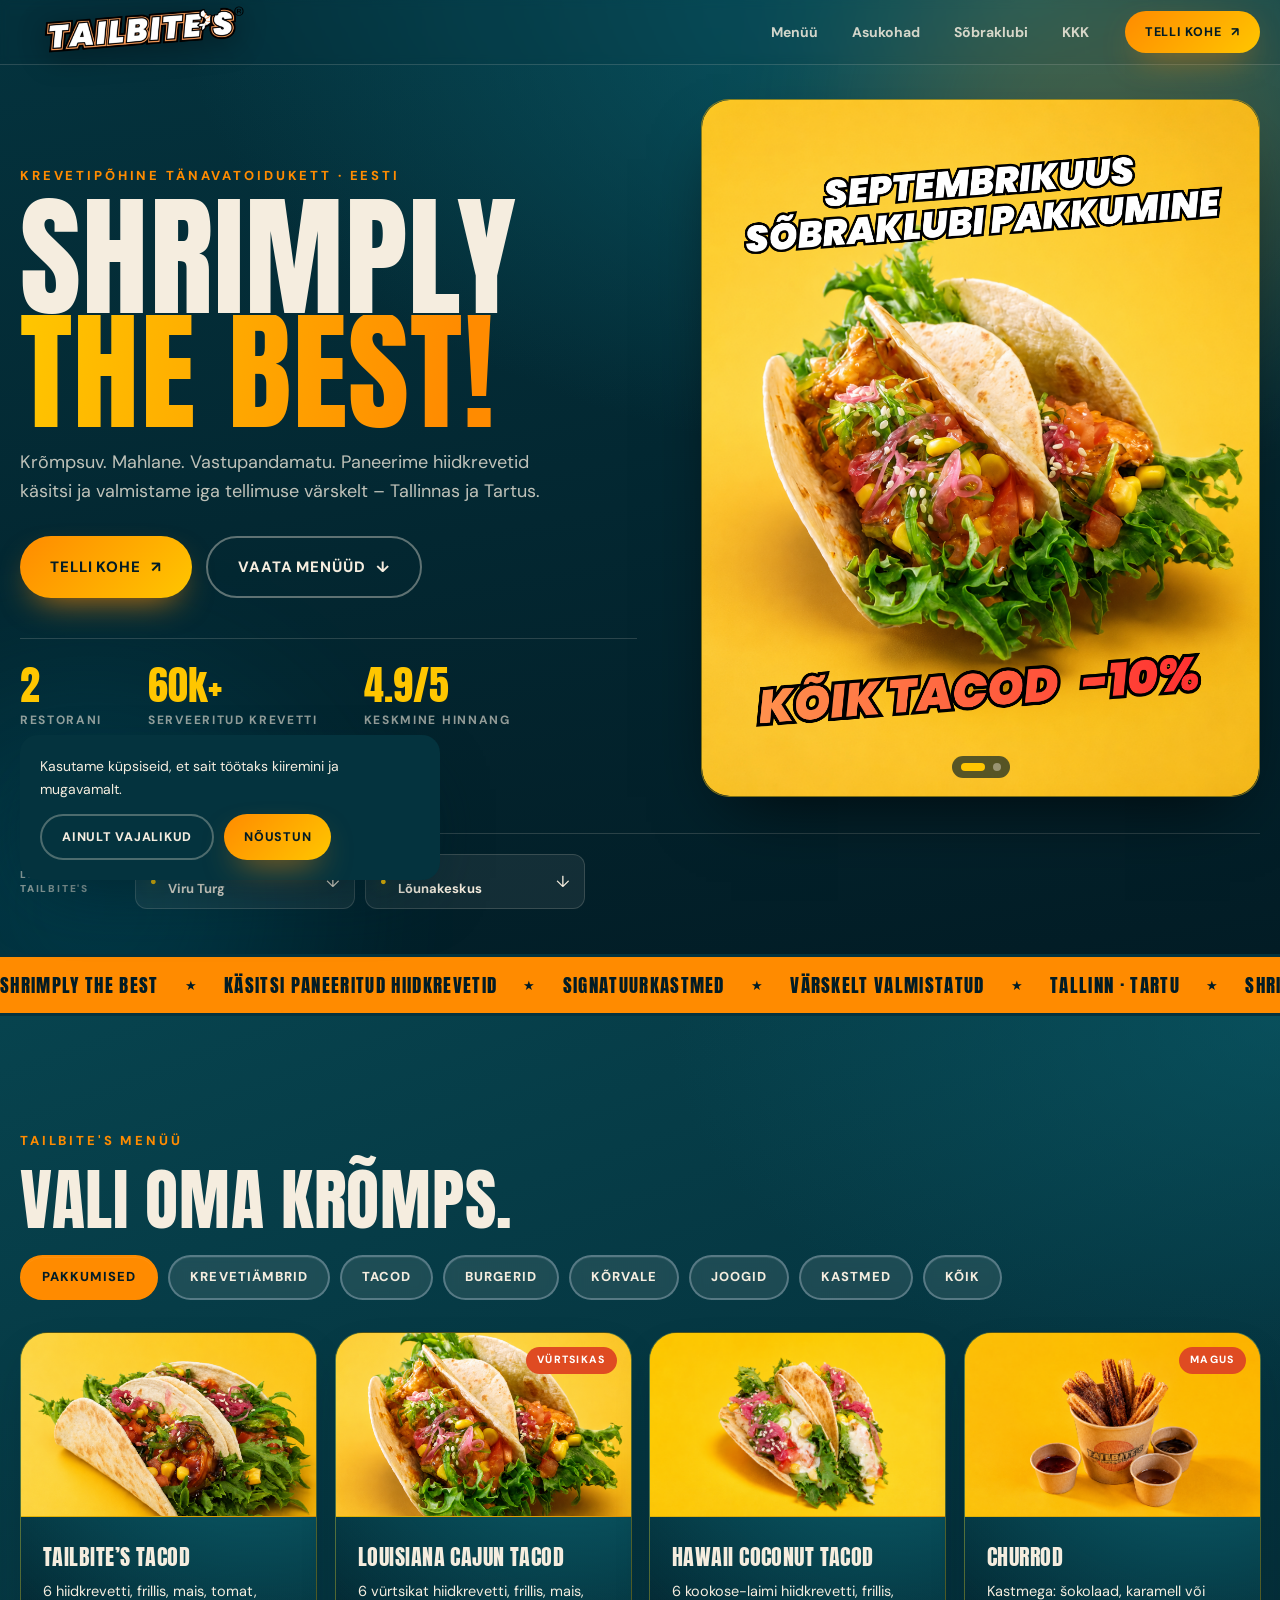
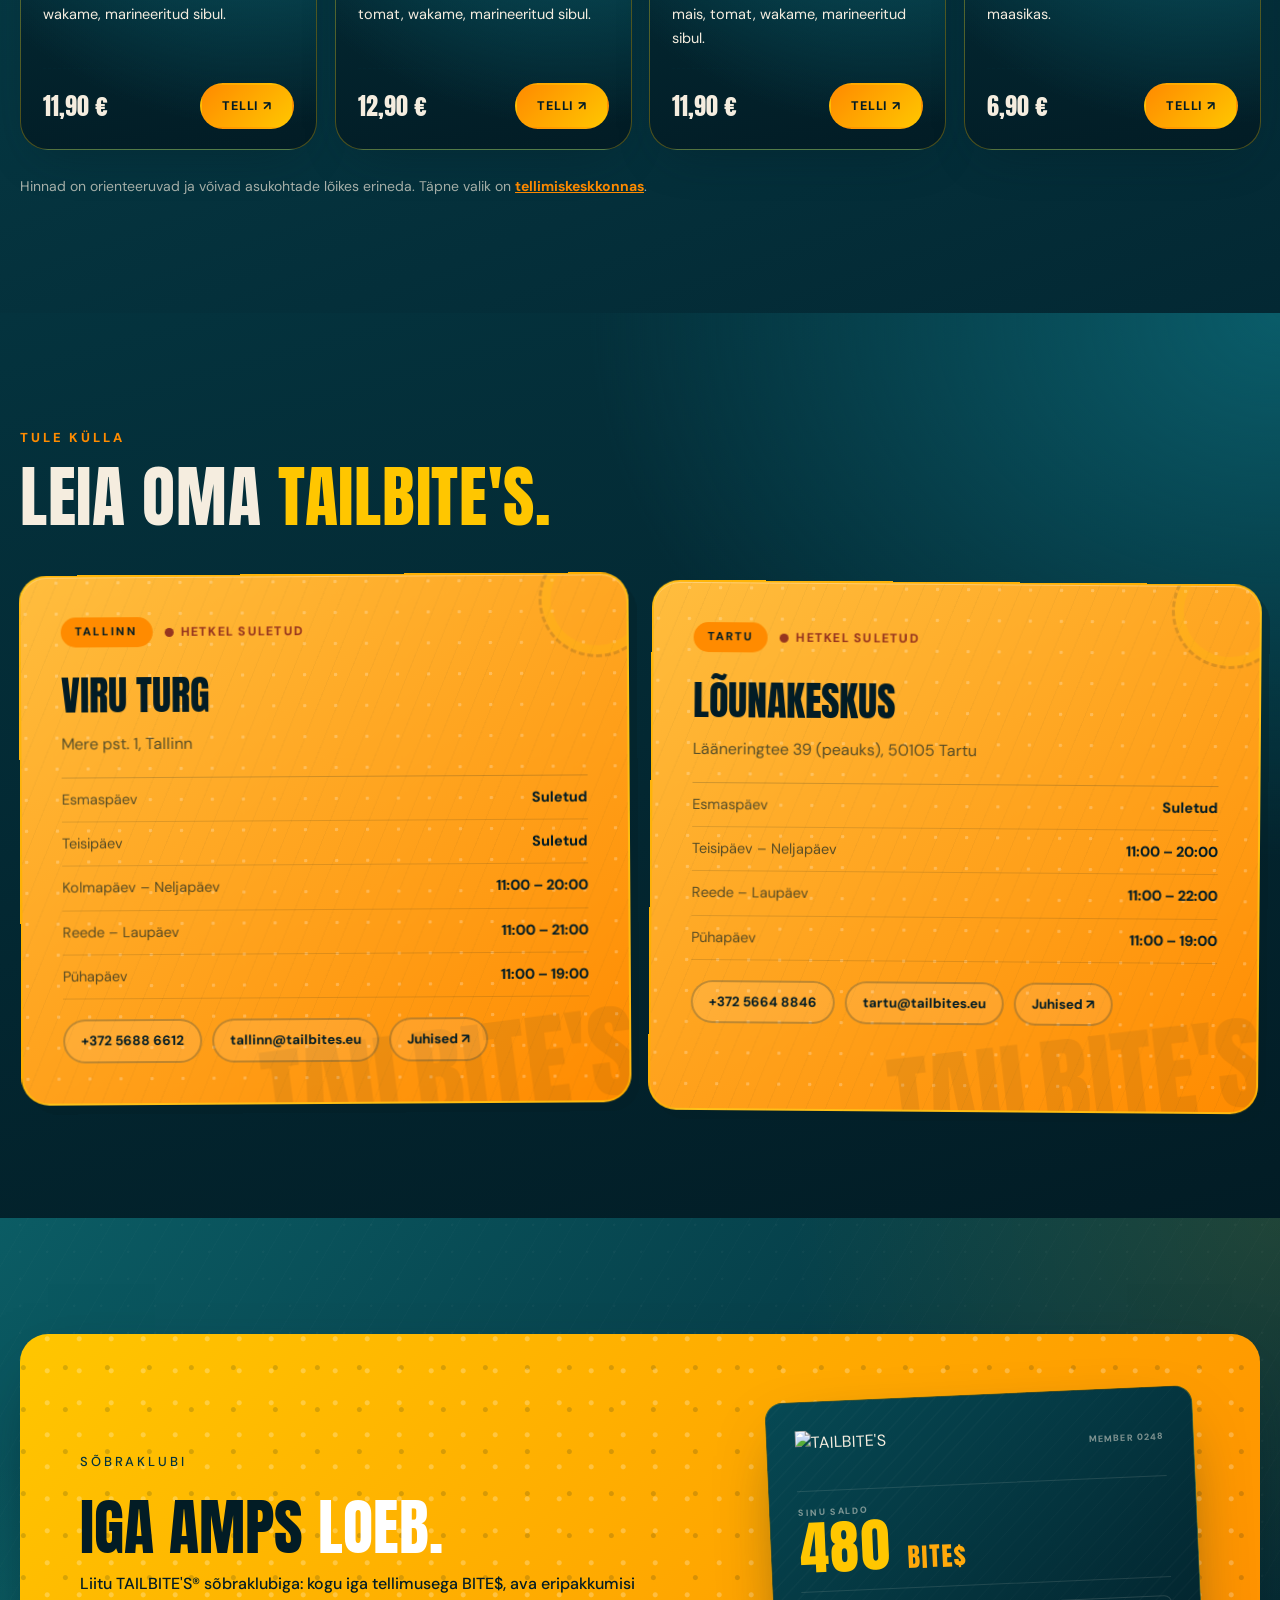
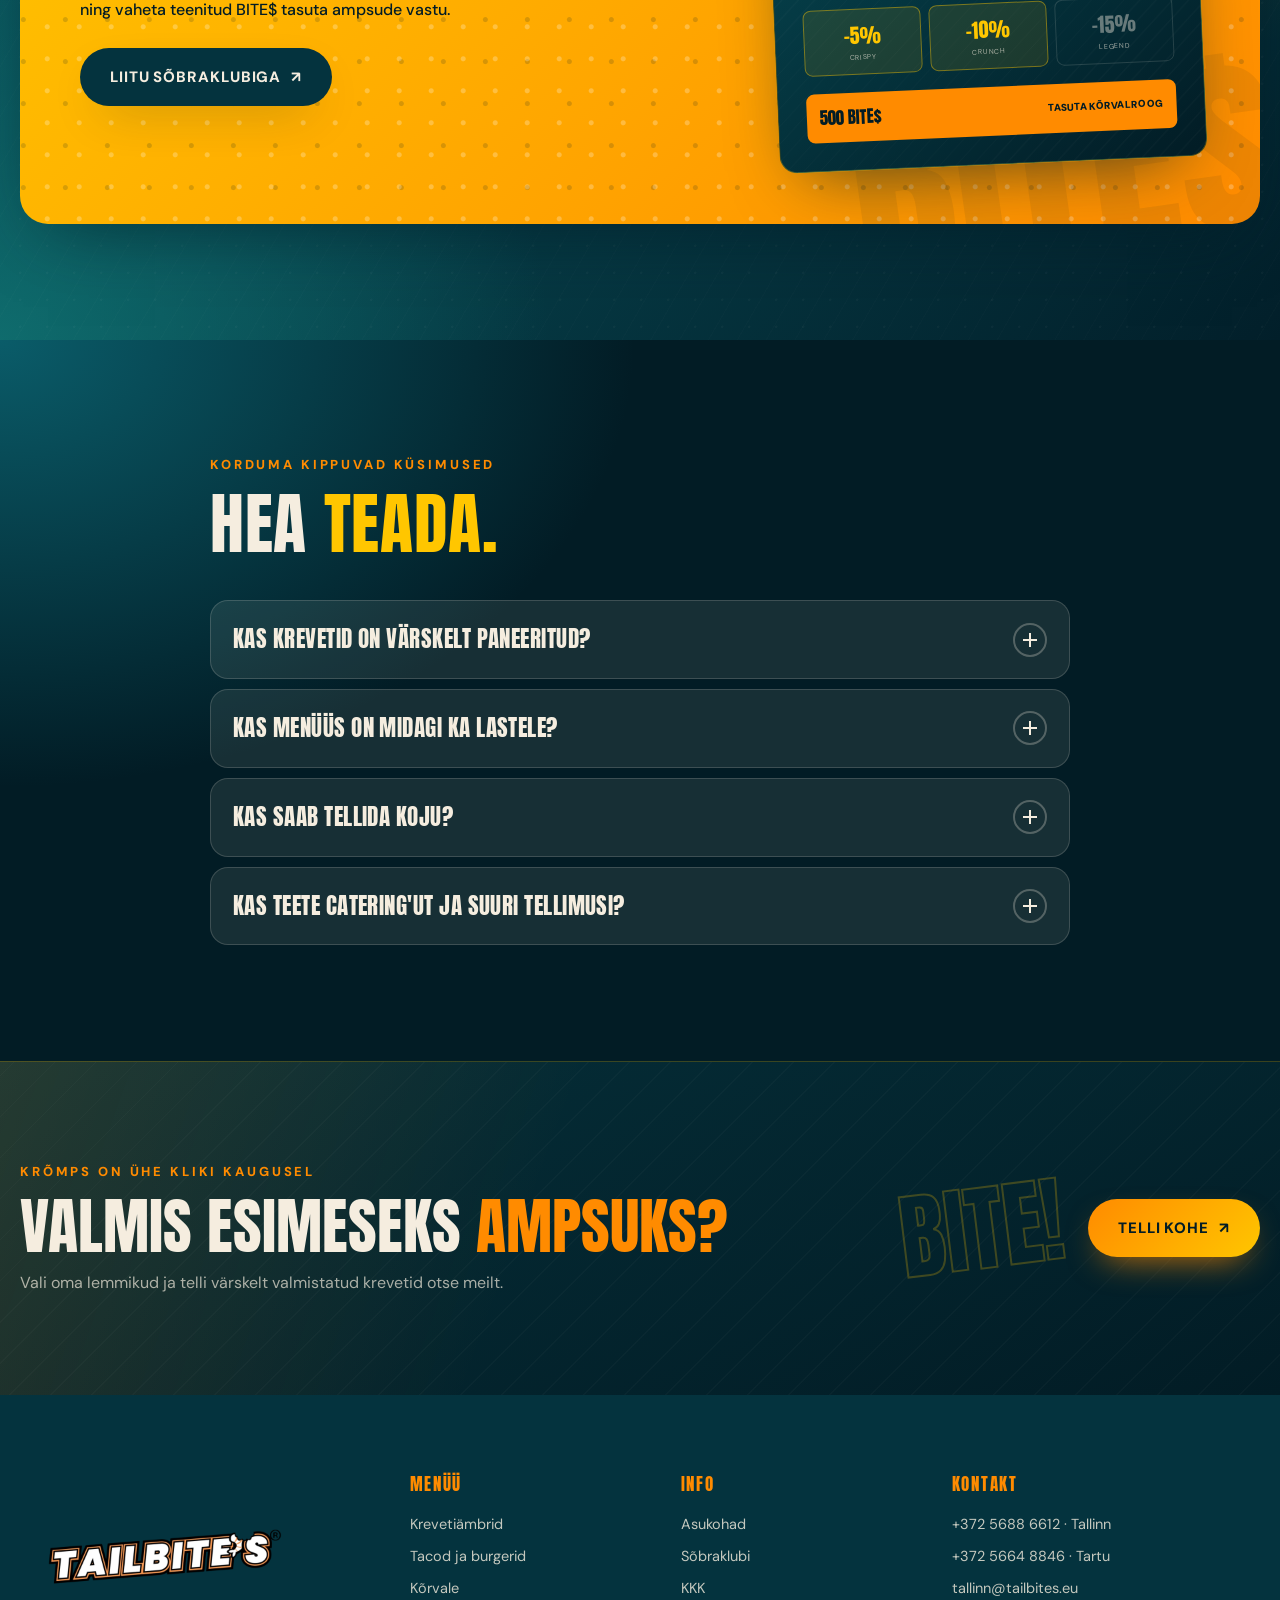
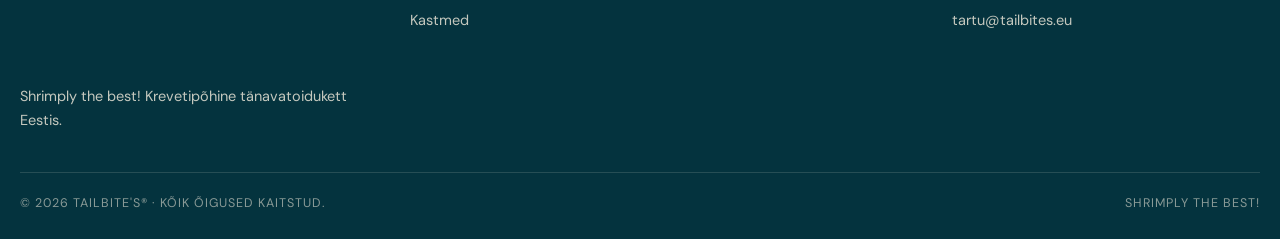
==== index.html @ 15c08047 "Tailbite Commit to Git" ====
<!DOCTYPE html>
<html lang="et">

<head>
    <meta charset="UTF-8">
    <meta name="viewport" content="width=device-width, initial-scale=1.0">

    <title>TAILBITE'S | Shrimply the best – krevetipõhine tänavatoit</title>
    <meta name="description"
        content="TAILBITE'S – käsitsi paneeritud hiidkrevetid, wrapid, ämbrid ja signatuurkastmed. Tallinn (Viru Turg) ja Tartu (Lõunakeskus). Telli Wolti või Bolt Foodiga.">
    <meta name="theme-color" content="#04333e">
    <link rel="canonical" href="https://tailbites.eu/">

    <meta property="og:type" content="website">
    <meta property="og:title" content="TAILBITE'S | Shrimply the best">
    <meta property="og:description" content="Käsitsi paneeritud hiidkrevetid, wrapid ja ämbrid. Tallinn ja Tartu.">
    <meta property="og:image"
        content="https://tailbites.eu/wp-content/uploads/2025/09/cropped-TAILBITES-LOGO-3-scaled-1.png">
    <meta name="twitter:card" content="summary_large_image">
    <meta name="twitter:image"
        content="https://tailbites.eu/wp-content/uploads/2025/09/cropped-TAILBITES-LOGO-3-scaled-1.png">

    <link rel="icon" type="image/png" href="/favicon.png">

    <link rel="preconnect" href="https://fonts.googleapis.com">
    <link rel="preconnect" href="https://fonts.gstatic.com" crossorigin>
    <link href="https://fonts.googleapis.com/css2?family=Anton&family=DM+Sans:wght@400;500;600;700;800;900&display=swap"
        rel="stylesheet">

    <link rel="stylesheet" href="styles.css">

    <script type="application/ld+json">
  {
    "@context": "https://schema.org",
    "@type": "Restaurant",
    "name": "TAILBITE'S",
    "servesCuisine": "Seafood street food",
    "slogan": "Shrimply the best!",
    "url": "https://tailbites.eu/",
    "logo": "https://tailbites.eu/wp-content/uploads/2025/09/cropped-TAILBITES-LOGO-3-scaled-1.png",
    "priceRange": "€€",
    "address": [
      { "@type": "PostalAddress", "streetAddress": "Mere pst. 1 (Viru Turg)", "addressLocality": "Tallinn", "addressCountry": "EE" },
      { "@type": "PostalAddress", "streetAddress": "Lääneringtee 39 (Lõunakeskus)", "addressLocality": "Tartu", "postalCode": "50105", "addressCountry": "EE" }
    ],
    "telephone": "+37256886612"
  }
  </script>
</head>

<body>

    <a class="skip-link" href="#main">Liigu sisu juurde</a>

    <!-- ============================ HEADER ============================ -->
    <header class="site-header" id="siteHeader">
        <div class="container navbar">

            <a href="#home" class="brand" aria-label="TAILBITE'S avaleht">
                <img src="assets/site/logo.png" alt="TAILBITE'S logo">
            </a>

            <nav class="desktop-nav" aria-label="Peamenüü">
                <a href="#menu">Menüü</a>
                <a href="#locations">Asukohad</a>
                <a href="#club">Sõbraklubi</a>
                <a href="#faq">KKK</a>
            </nav>

            <div class="nav-actions">
                <button class="btn btn-primary btn-sm order-trigger" type="button" aria-haspopup="dialog"
                    aria-controls="orderDialog">TELLI KOHE <span aria-hidden="true">↗</span></button>
                <button class="burger" id="burger" type="button" aria-label="Ava menüü" aria-expanded="false"
                    aria-controls="mobileMenu">
                    <span></span><span></span><span></span>
                </button>
            </div>

        </div>
        <div class="scroll-progress" id="scrollProgress"></div>
    </header>

    <div class="mobile-menu" id="mobileMenu">
        <nav aria-label="Mobiilimenüü">
            <a href="#menu">Menüü</a>
            <a href="#locations">Asukohad</a>
            <a href="#club">Sõbraklubi</a>
            <a href="#faq">KKK</a>
        </nav>
        <button class="btn btn-primary btn-block order-trigger" type="button" aria-haspopup="dialog"
            aria-controls="orderDialog">TELLI KOHE <span aria-hidden="true">↗</span></button>
    </div>
    <div class="menu-backdrop" id="menuBackdrop"></div>

    <main id="main">

        <!-- ============================ HERO ============================ -->
        <section class="hero" id="home">
            <div class="hero-glow glow-orange" aria-hidden="true"></div>
            <div class="hero-glow glow-blue" aria-hidden="true"></div>

            <div class="container hero-inner">

                <div class="hero-left">
                    <p class="eyebrow reveal">KREVETIPÕHINE TÄNAVATOIDUKETT · EESTI</p>

                    <h1 class="hero-title reveal">
                        <span class="line-1">SHRIMPLY</span>
                        <span class="line-2">THE BEST!</span>
                    </h1>

                    <p class="hero-sub reveal">
                        Krõmpsuv. Mahlane. Vastupandamatu. Paneerime hiidkrevetid käsitsi ja
                        valmistame iga tellimuse värskelt – Tallinnas ja Tartus.
                    </p>

                    <div class="hero-actions reveal">
                        <button class="btn btn-primary btn-lg order-trigger" type="button" aria-haspopup="dialog"
                            aria-controls="orderDialog"><span class="shine"></span>TELLI KOHE <span
                                aria-hidden="true">↗</span></button>
                        <a href="#menu" class="btn btn-ghost btn-lg">VAATA MENÜÜD <span aria-hidden="true">↓</span></a>
                    </div>

                    <ul class="hero-stats reveal">
                        <li><strong data-count="2">0</strong><span>restorani</span></li>
                        <li><strong data-count="60" data-suffix="k+">0</strong><span>serveeritud krevetti</span></li>
                        <li><strong data-count="49" data-decimal="1" data-suffix="/5">0</strong><span>keskmine
                                hinnang</span></li>
                    </ul>
                </div>

                <div class="hero-right reveal" aria-label="Tailbite's pakkumised">
                    <div class="hero-photo" id="heroPromo">
                        <div class="hero-promo-track">
                            <figure class="hero-promo-slide is-active">
                                <img src="assets/promotions/september.png"
                                    alt="TAILBITE'S krevetiämber krõbedate hiidkrevettidega" fetchpriority="high"
                                    width="1920" height="1080">
                            </figure>
                            <figure class="hero-promo-slide">
                                <img src="assets/promotions/september-bites.png"
                                    alt="TAILBITE'S tacod värskete lisanditega" width="1920" height="1080">
                            </figure>
                        </div>
                        <div class="hero-promo-dots" aria-label="Vali pakkumine">
                            <button class="is-active" type="button" aria-label="Näita krevetiämbrit"></button>
                            <button type="button" aria-label="Näita tacosid"></button>
                        </div>
                    </div>
                </div>

            </div>

            <div class="container hero-locations reveal" aria-label="Kiired asukohad">
                <p class="hero-locations-label">LEIA LÄHIM TAILBITE'S</p>
                <div class="hero-location-links">
                    <a href="#locations" class="hero-location-link">
                        <span class="location-pin" aria-hidden="true">●</span>
                        <span><small>TALLINN</small><strong>Viru Turg</strong></span>
                        <span aria-hidden="true">↓</span>
                    </a>
                    <a href="#locations" class="hero-location-link">
                        <span class="location-pin" aria-hidden="true">●</span>
                        <span><small>TARTU</small><strong>Lõunakeskus</strong></span>
                        <span aria-hidden="true">↓</span>
                    </a>
                </div>
            </div>
        </section>

        <!-- ============================ MARQUEE ============================ -->
        <div class="marquee" aria-hidden="true">
            <div class="marquee-track">
                <span>SHRIMPLY THE BEST</span><span class="dot">★</span>
                <span>KÄSITSI PANEERITUD HIIDKREVETID</span><span class="dot">★</span>
                <span>SIGNATUURKASTMED</span><span class="dot">★</span>
                <span>VÄRSKELT VALMISTATUD</span><span class="dot">★</span>
                <span>TALLINN · TARTU</span><span class="dot">★</span>
                <span>SHRIMPLY THE BEST</span><span class="dot">★</span>
                <span>KÄSITSI PANEERITUD HIIDKREVETID</span><span class="dot">★</span>
                <span>SIGNATUURKASTMED</span><span class="dot">★</span>
                <span>VÄRSKELT VALMISTATUD</span><span class="dot">★</span>
                <span>TALLINN · TARTU</span><span class="dot">★</span>
            </div>
        </div>

        <!-- ============================ MENU ============================ -->
        <section class="section section-alt" id="menu">
            <div class="container">
                <p class="eyebrow reveal">TAILBITE'S MENÜÜ</p>
                <h2 class="section-title reveal">VALI OMA <span>KRÕMPS.</span></h2>

                <div class="menu-tabs reveal" role="tablist" aria-label="Menüü kategooriad">
                    <button class="tab is-active" role="tab" aria-selected="true"
                        data-filter="promo">Pakkumised</button>
                    <button class="tab" role="tab" aria-selected="false" data-filter="buckets">Krevetiämbrid</button>
                    <button class="tab" role="tab" aria-selected="false" data-filter="tacos">Tacod</button>
                    <button class="tab" role="tab" aria-selected="false" data-filter="burgers">Burgerid</button>
                    <button class="tab" role="tab" aria-selected="false" data-filter="sides">Kõrvale</button>
                    <button class="tab" role="tab" aria-selected="false" data-filter="drinks">Joogid</button>
                    <button class="tab" role="tab" aria-selected="false" data-filter="sauces">Kastmed</button>
                    <button class="tab" role="tab" aria-selected="true" data-filter="all">Kõik</button>
                </div>

                <div class="menu-grid" id="menuGrid"></div>

                <p class="menu-note reveal">
                    Hinnad on orienteeruvad ja võivad asukohtade lõikes erineda. Täpne valik on
                    <button class="order-trigger order-inline" type="button" aria-haspopup="dialog"
                        aria-controls="orderDialog">tellimiskeskkonnas</button>.
                </p>
            </div>
        </section>

        <!-- ============================ LOCATIONS ============================ -->
        <section class="section section-alt" id="locations">
            <div class="container">
                <p class="eyebrow reveal">TULE KÜLLA</p>
                <h2 class="section-title reveal">LEIA OMA <span>TAILBITE'S.</span></h2>

                <div class="loc-grid">

                    <article class="loc-card reveal" data-open-key="tallinn">
                        <div class="loc-head">
                            <span class="loc-city">TALLINN</span>
                            <span class="loc-status" data-status="tallinn">–</span>
                        </div>
                        <h3>Viru Turg</h3>
                        <p class="loc-addr">Mere pst. 1, Tallinn</p>

                        <ul class="hours">
                            <li><span>Esmaspäev</span><b>Suletud</b></li>
                            <li><span>Teisipäev</span><b>Suletud</b></li>
                            <li><span>Kolmapäev – Neljapäev</span><b>11:00 – 20:00</b></li>
                            <li><span>Reede – Laupäev</span><b>11:00 – 21:00</b></li>
                            <li><span>Pühapäev</span><b>11:00 – 19:00</b></li>
                        </ul>

                        <div class="loc-links">
                            <a href="tel:+37256886612">+372 5688 6612</a>
                            <a href="mailto:tallinn@tailbites.eu">tallinn@tailbites.eu</a>
                            <a href="https://maps.google.com/?q=Mere+pst+1+Tallinn" target="_blank"
                                rel="noopener">Juhised ↗</a>
                        </div>
                    </article>

                    <article class="loc-card reveal" data-open-key="tartu">
                        <div class="loc-head">
                            <span class="loc-city">TARTU</span>
                            <span class="loc-status" data-status="tartu">–</span>
                        </div>
                        <h3>Lõunakeskus</h3>
                        <p class="loc-addr">Lääneringtee 39 (peauks), 50105 Tartu</p>

                        <ul class="hours">
                            <li><span>Esmaspäev</span><b>Suletud</b></li>
                            <li><span>Teisipäev – Neljapäev</span><b>11:00 – 20:00</b></li>
                            <li><span>Reede – Laupäev</span><b>11:00 – 22:00</b></li>
                            <li><span>Pühapäev</span><b>11:00 – 19:00</b></li>
                        </ul>

                        <div class="loc-links">
                            <a href="tel:+37256648846">+372 5664 8846</a>
                            <a href="mailto:tartu@tailbites.eu">tartu@tailbites.eu</a>
                            <a href="https://maps.google.com/?q=Lääneringtee+39+Tartu" target="_blank"
                                rel="noopener">Juhised ↗</a>
                        </div>
                    </article>

                </div>
            </div>
        </section>

        <!-- ============================ CLUB ============================ -->
        <section class="section" id="club">
            <div class="container">
                <div class="club reveal">
                    <div class="club-text">
                        <p class="eyebrow eyebrow-dark">SÕBRAKLUBI</p>
                        <h2 class="club-title">IGA AMPS <span>LOEB.</span></h2>
                        <p>Liitu TAILBITE'S® sõbraklubiga: kogu iga tellimusega BITE$, ava eripakkumisi ning vaheta
                            teenitud BITE$ tasuta ampsude vastu.</p>
                        <a class="btn btn-dark btn-lg" href="https://loyalty.spindl.app/venues/tailbitesfriend"
                            target="_blank" rel="noopener">LIITU SÕBRAKLUBIGA <span aria-hidden="true">↗</span></a>
                    </div>
                    <div class="club-card">
                        <div class="club-card-head">
                            <img class="club-logo"
                                src="/__l5e/assets-v1/f3b8e640-c08b-4acc-9479-b7209d8a96f1/tailbites-logo.png"
                                alt="TAILBITE'S" width="220" height="90" loading="lazy">
                            <span>MEMBER 0248</span>
                        </div>
                        <div class="bite-balance"><small>SINU SALDO</small><strong>480 <em>BITE$</em></strong></div>
                        <div class="club-levels" aria-label="Sõbraklubi soodustused">
                            <span class="is-earned"><b>−5%</b><small>CRISPY</small></span>
                            <span class="is-earned"><b>−10%</b><small>CRUNCH</small></span>
                            <span><b>−15%</b><small>LEGEND</small></span>
                        </div>
                        <div class="club-reward"><span>500 BITE$</span><strong>TASUTA KÕRVALROOG</strong></div>
                    </div>
                </div>
            </div>
        </section>


        <!-- ============================ FAQ ============================ -->
        <section class="section" id="faq">
            <div class="container container-narrow">
                <p class="eyebrow reveal">KORDUMA KIPPUVAD KÜSIMUSED</p>
                <h2 class="section-title reveal">HEA <span>TEADA.</span></h2>

                <div class="faq" id="faqList">
                    <div class="faq-item reveal">
                        <button class="faq-q" type="button" aria-expanded="false">Kas krevetid on värskelt
                            paneeritud?<span class="faq-icon" aria-hidden="true"></span></button>
                        <div class="faq-a">
                            <p>Meie Handmade Crispy krevetid paneeritakse käsitsi iga tellimuse jaoks eraldi, et tagada
                                maksimaalne krõmpsuvus ja värskus.
                            </p>
                        </div>
                    </div>
                    <div class="faq-item reveal">
                        <button class="faq-q" type="button" aria-expanded="false">Kas menüüs on midagi ka lastele?<span
                                class="faq-icon" aria-hidden="true"></span></button>
                        <div class="faq-a">
                            <p>Kindlasti. Väiksem krevetiämber ilma vürtsika kastmeta on lastele lemmik – ütle tellides,
                                et soovid
                                mahedat versiooni.</p>
                        </div>
                    </div>
                    <div class="faq-item reveal">
                        <button class="faq-q" type="button" aria-expanded="false">Kas saab tellida koju?<span
                                class="faq-icon" aria-hidden="true"></span></button>
                        <div class="faq-a">
                            <p>Muidugi! Meie <button class="order-trigger order-inline" type="button"
                                    aria-haspopup="dialog" aria-controls="orderDialog">tellimiskeskkonnast</button> saab
                                kiirelt ja mugavalt koju tellida. Samuti
                                leiate meid <a href="https://www.wolt.com/en/est/restaurants/tailbites" target="_blank"
                                    rel="noopener">Woltis</a> ja <a
                                    href="https://www.boltfood.com/en/est/restaurants/tailbites" target="_blank"
                                    rel="noopener">Bolt Foodis</a>.</p>
                        </div>
                    </div>
                    <div class="faq-item reveal">
                        <button class="faq-q" type="button" aria-expanded="false">Kas teete catering'ut ja suuri
                            tellimusi?<span class="faq-icon" aria-hidden="true"></span></button>
                        <div class="faq-a">
                            <p>Teeme. Kirjuta oma linna e-posti aadressile vähemalt kolm päeva ette ja lepime detailid
                                kokku.</p>
                        </div>
                    </div>
                </div>
            </div>
        </section>

        <!-- ============================ CTA ============================ -->
        <section class="cta-band">
            <div class="container cta-inner reveal">
                <div class="cta-copy">
                    <p class="eyebrow">KRÕMPS ON ÜHE KLIKI KAUGUSEL</p>
                    <h2>VALMIS ESIMESEKS <span>AMPSUKS?</span></h2>
                    <p>Vali oma lemmikud ja telli värskelt valmistatud krevetid otse meilt.</p>
                </div>
                <div class="cta-action">
                    <span class="cta-mark" aria-hidden="true">BITE!</span>
                    <button class="btn btn-primary btn-lg order-trigger" type="button" aria-haspopup="dialog"
                        aria-controls="orderDialog"><span class="shine"></span>TELLI KOHE <span
                            aria-hidden="true">↗</span></button>
                </div>
            </div>
        </section>

    </main>

    <!-- ============================ FOOTER ============================ -->
    <footer class="site-footer">
        <div class="container footer-grid">

            <div class="footer-brand">
                <img src="assets/site/logo.png" alt="TAILBITE'S logo" loading="lazy">
                <p>Shrimply the best! Krevetipõhine tänavatoidukett Eestis.</p>
            </div>

            <nav class="footer-col" aria-label="Jalus – menüü">
                <h4>Menüü</h4>
                <a href="#menu">Krevetiämbrid</a>
                <a href="#menu">Tacod ja burgerid</a>
                <a href="#menu">Kõrvale</a>
                <a href="#menu">Kastmed</a>
            </nav>

            <nav class="footer-col" aria-label="Jalus – info">
                <h4>Info</h4>
                <a href="#locations">Asukohad</a>
                <a href="#club">Sõbraklubi</a>
                <a href="#faq">KKK</a>
            </nav>

            <div class="footer-col">
                <h4>Kontakt</h4>
                <a href="tel:+37256886612">+372 5688 6612 · Tallinn</a>
                <a href="tel:+37256648846">+372 5664 8846 · Tartu</a>
                <a href="mailto:tallinn@tailbites.eu">tallinn@tailbites.eu</a>
                <a href="mailto:tartu@tailbites.eu">tartu@tailbites.eu</a>
            </div>

        </div>

        <div class="container footer-bottom">
            <p>© <span id="year">2026</span> TAILBITE'S® · Kõik õigused kaitstud.</p>
            <p>Shrimply the best!</p>
        </div>
    </footer>

    <button class="to-top" id="toTop" type="button" aria-label="Tagasi üles">↑</button>

    <div class="cookie" id="cookie" hidden>
        <p>Kasutame küpsiseid, et sait töötaks kiiremini ja mugavamalt.</p>
        <div class="cookie-actions">
            <button class="btn btn-ghost btn-sm" id="cookieDecline" type="button">Ainult vajalikud</button>
            <button class="btn btn-primary btn-sm" id="cookieAccept" type="button">Nõustun</button>
        </div>
    </div>

    <!-- ============================ ORDER LOCATION ============================ -->
    <dialog class="order-dialog" id="orderDialog" aria-labelledby="orderTitle" aria-describedby="orderDescription">
        <div class="order-panel">
            <button class="order-close" type="button" aria-label="Sulge asukohavalik" autofocus>
                <span aria-hidden="true">×</span>
            </button>
            <p class="order-eyebrow">TAILBITE'S · VÄRSKELT SULLE</p>
            <h2 id="orderTitle">Kust <span>tellid?</span></h2>
            <p id="orderDescription">Vali restoran, kust soovid oma tellimuse teha.</p>
            <div class="order-choices">
                <a class="order-city" target="_blank" href="https://takeaway.spindl.app/venues/tailbitestallinn">
                    <span class="order-city-name">Tallinn <span aria-hidden="true">↗</span></span>
                    <span class="order-city-place">Viru Turg</span>
                </a>
                <a class="order-city" target="_blank" href="https://takeaway.spindl.app/venues/tailbitestartu">
                    <span class="order-city-name">Tartu <span aria-hidden="true">↗</span></span>
                    <span class="order-city-place">Lõunakeskus</span>
                </a>
            </div>
        </div>
    </dialog>

    <script src="script.js"></script>
</body>

</html>
---- styles.css ----
/* =========================================================
   TAILBITE'S — styles.css
========================================================= */

:root {
    --navy-dark: #021c25;
    --navy: #04333e;
    --navy-mid: #064954;
    --navy-soft: #0a5c69;

    --orange: #ff8b00;
    --orange-light: #ffa90b;
    --yellow: #ffc600;

    --cream: #f5eddf;
    --cream-2: #fbf6ee;
    --white: #ffffff;

    --wolt: #00c2e8;
    --bolt: #2fbd79;

    --container: 1240px;
    --radius: 18px;
    --radius-lg: 28px;

    --font-display: "Anton", Impact, sans-serif;
    --font-body: "DM Sans", Arial, Helvetica, sans-serif;

    --shadow-soft: 0 18px 50px -22px rgba(2, 28, 37, .45);
    --shadow-hard: 0 26px 70px -28px rgba(2, 28, 37, .7);
    --ease: cubic-bezier(.22, .8, .28, 1);
}

/* ============================ RESET ============================ */

*,
*::before,
*::after {
    box-sizing: border-box;
}

* {
    margin: 0;
    padding: 0;
}

html {
    scroll-behavior: smooth;
    scroll-padding-top: 96px;
    -webkit-text-size-adjust: 100%;
}

body {
    font-family: var(--font-body);
    background: var(--cream-2);
    color: var(--navy);
    line-height: 1.6;
    overflow-x: hidden;
    -webkit-font-smoothing: antialiased;
}

img {
    display: block;
    max-width: 100%;
    height: auto;
}

a {
    color: inherit;
    text-decoration: none;
}

button {
    font: inherit;
    color: inherit;
    background: none;
    border: 0;
    cursor: pointer;
}

ul {
    list-style: none;
}

:focus-visible {
    outline: 3px solid var(--orange);
    outline-offset: 3px;
    border-radius: 6px;
}

.skip-link {
    position: absolute;
    left: -9999px;
    top: 0;
    z-index: 999;
    background: var(--navy);
    color: var(--white);
    padding: 12px 18px;
    border-radius: 0 0 12px 0;
}

.skip-link:focus {
    left: 0;
}

/* ============================ LAYOUT ============================ */

.container {
    width: min(100% - 40px, var(--container));
    margin-inline: auto;
}

.container-narrow {
    max-width: 860px;
}

.section {
    padding: clamp(64px, 9vw, 120px) 0;
}

.section-alt {
    background: var(--cream);
}

.eyebrow {
    font-weight: 800;
    font-size: 13px;
    letter-spacing: .22em;
    text-transform: uppercase;
    color: var(--orange);
    margin-bottom: 14px;
}

.eyebrow-dark {
    color: var(--navy);
}

.section-title {
    font-family: var(--font-display);
    font-weight: 400;
    font-size: clamp(34px, 6vw, 68px);
    line-height: .98;
    letter-spacing: .01em;
    text-transform: uppercase;
    margin-bottom: 44px;
}

.section-title span {
    color: var(--orange);
}

/* ============================ BUTTONS ============================ */

.btn {
    position: relative;
    overflow: hidden;
    display: inline-flex;
    align-items: center;
    gap: 10px;
    border-radius: 999px;
    font-weight: 800;
    letter-spacing: .06em;
    text-transform: uppercase;
    white-space: nowrap;
    transition: transform .25s var(--ease), box-shadow .25s var(--ease), background-color .25s var(--ease),
        color .25s var(--ease);
}

.btn-sm {
    padding: 11px 20px;
    font-size: 12.5px;
}

.btn-lg {
    padding: 17px 30px;
    font-size: 15px;
}

.btn-block {
    width: 100%;
    justify-content: center;
}

.btn-primary {
    background: linear-gradient(135deg, var(--orange), var(--yellow));
    color: var(--navy-dark);
    box-shadow: 0 14px 34px -14px rgba(255, 139, 0, .85);
}

.btn-primary:hover {
    transform: translateY(-3px);
    box-shadow: 0 22px 44px -16px rgba(255, 139, 0, .95);
}

.btn-ghost {
    border: 2px solid rgba(4, 51, 62, .22);
    color: var(--navy);
}

.hero .btn-ghost {
    border-color: rgba(245, 237, 223, .38);
    color: var(--cream);
}

.btn-ghost:hover {
    transform: translateY(-3px);
    background: rgba(4, 51, 62, .07);
}

.hero .btn-ghost:hover {
    background: rgba(245, 237, 223, .12);
}

.btn-dark {
    background: var(--navy);
    color: var(--cream);
    box-shadow: var(--shadow-soft);
}

.btn-dark:hover {
    transform: translateY(-3px);
    background: var(--navy-mid);
}

.shine {
    position: absolute;
    inset: 0 auto 0 -60%;
    width: 45%;
    background: linear-gradient(90deg, transparent, rgba(255, 255, 255, .55), transparent);
    transform: skewX(-20deg);
    animation: shine 3.4s var(--ease) infinite;
    pointer-events: none;
}

@keyframes shine {
    0% {
        left: -60%;
    }

    55%,
    100% {
        left: 130%;
    }
}

/* ============================ HEADER ============================ */

.site-header {
    position: fixed;
    inset: 0 0 auto 0;
    z-index: 100;
    transition: background-color .3s var(--ease), box-shadow .3s var(--ease), padding .3s var(--ease);
    padding: 12px 0;
}

.site-header.sticky {
    background: rgba(4, 51, 62, .93);
    backdrop-filter: blur(14px);
    box-shadow: 0 12px 34px -22px rgba(2, 28, 37, .95);
}

.navbar {
    display: flex;
    align-items: center;
    gap: 22px;
}

.brand {
    display: flex;
    align-items: center;
    gap: 12px;
    margin-right: auto;
}

.brand img {
    width: 50px;
    height: 50px;
    object-fit: contain;
    filter: drop-shadow(0 6px 14px rgba(0, 0, 0, .35));
}

.brand-text {
    display: flex;
    flex-direction: column;
    font-family: var(--font-display);
    font-size: 20px;
    letter-spacing: .05em;
    color: var(--cream);
    line-height: 1;
}

.brand-text small {
    font-family: var(--font-body);
    font-size: 10.5px;
    font-weight: 700;
    letter-spacing: .14em;
    text-transform: uppercase;
    color: var(--orange);
    margin-top: 4px;
}

.desktop-nav {
    display: flex;
    gap: 6px;
}

.desktop-nav a {
    position: relative;
    padding: 9px 14px;
    border-radius: 999px;
    font-weight: 700;
    font-size: 14px;
    color: rgba(245, 237, 223, .85);
    transition: color .2s var(--ease), background-color .2s var(--ease);
}

.desktop-nav a::after {
    content: "";
    position: absolute;
    left: 14px;
    right: 14px;
    bottom: 4px;
    height: 2px;
    border-radius: 2px;
    background: var(--orange);
    transform: scaleX(0);
    transform-origin: left;
    transition: transform .28s var(--ease);
}

.desktop-nav a:hover,
.desktop-nav a.active {
    color: var(--white);
}

.desktop-nav a:hover::after,
.desktop-nav a.active::after {
    transform: scaleX(1);
}

.nav-actions {
    display: flex;
    align-items: center;
    gap: 12px;
}

.burger {
    display: none;
    flex-direction: column;
    justify-content: center;
    gap: 5px;
    width: 46px;
    height: 46px;
    border-radius: 14px;
    background: rgba(245, 237, 223, .12);
    border: 1px solid rgba(245, 237, 223, .22);
}

.burger span {
    display: block;
    width: 20px;
    height: 2px;
    margin-inline: auto;
    background: var(--cream);
    border-radius: 2px;
    transition: transform .3s var(--ease), opacity .2s var(--ease);
}

.burger.open span:nth-child(1) {
    transform: translateY(7px) rotate(45deg);
}

.burger.open span:nth-child(2) {
    opacity: 0;
}

.burger.open span:nth-child(3) {
    transform: translateY(-7px) rotate(-45deg);
}

.scroll-progress {
    position: absolute;
    left: 0;
    bottom: 0;
    height: 3px;
    width: 0;
    background: linear-gradient(90deg, var(--orange), var(--yellow));
    transition: width .1s linear;
}

/* ============================ MOBILE MENU ============================ */

.mobile-menu {
    position: fixed;
    z-index: 99;
    top: 0;
    right: 0;
    width: min(86vw, 340px);
    height: 100dvh;
    padding: 110px 26px 34px;
    background: var(--navy);
    transform: translateX(105%);
    transition: transform .4s var(--ease);
    display: flex;
    flex-direction: column;
    gap: 18px;
}

.mobile-menu.open {
    transform: translateX(0);
}

.mobile-menu nav {
    display: flex;
    flex-direction: column;
}

.mobile-menu nav a {
    padding: 15px 0;
    border-bottom: 1px solid rgba(245, 237, 223, .12);
    font-family: var(--font-display);
    font-size: 22px;
    letter-spacing: .04em;
    text-transform: uppercase;
    color: var(--cream);
}

.mobile-menu nav a:hover {
    color: var(--orange);
}

.menu-backdrop {
    position: fixed;
    inset: 0;
    z-index: 98;
    background: rgba(2, 28, 37, .6);
    backdrop-filter: blur(3px);
    opacity: 0;
    pointer-events: none;
    transition: opacity .3s var(--ease);
}

.menu-backdrop.show {
    opacity: 1;
    pointer-events: auto;
}

body.no-scroll {
    overflow: hidden;
}

/* ============================ HERO ============================ */

.hero {
    position: relative;
    isolation: isolate;
    padding: clamp(130px, 16vw, 180px) 0 clamp(56px, 7vw, 90px);
    background:
        radial-gradient(120% 90% at 80% 0%, var(--navy-soft) 0%, transparent 55%),
        linear-gradient(170deg, var(--navy) 0%, var(--navy-dark) 100%);
    color: var(--cream);
    overflow: hidden;
}

.hero-glow {
    position: absolute;
    border-radius: 50%;
    filter: blur(90px);
    opacity: .5;
    z-index: -1;
    animation: float 12s ease-in-out infinite;
}

.glow-orange {
    width: 460px;
    height: 460px;
    top: -100px;
    right: -60px;
    background: rgba(255, 139, 0, .45);
}

.glow-blue {
    width: 420px;
    height: 420px;
    bottom: -160px;
    left: -120px;
    background: rgba(0, 194, 232, .28);
    animation-delay: -5s;
}

@keyframes float {

    0%,
    100% {
        transform: translate3d(0, 0, 0) scale(1);
    }

    50% {
        transform: translate3d(0, -26px, 0) scale(1.07);
    }
}

.hero-inner {
    display: grid;
    grid-template-columns: 1.05fr .95fr;
    gap: clamp(28px, 5vw, 64px);
    align-items: center;
}

.hero-title {
    font-family: var(--font-display);
    font-weight: 400;
    font-size: clamp(52px, 10.5vw, 132px);
    line-height: .86;
    letter-spacing: .01em;
    text-transform: uppercase;
    margin: 6px 0 20px;
}

.hero-title span {
    display: block;
}

.hero-title .line-1 {
    color: var(--cream);
}

.hero-title .line-2 {
    background: linear-gradient(100deg, var(--yellow), var(--orange) 70%);
    -webkit-background-clip: text;
    background-clip: text;
    color: transparent;
}

.hero-sub {
    max-width: 46ch;
    font-size: clamp(15px, 1.6vw, 18px);
    color: rgba(245, 237, 223, .78);
}

.hero-actions {
    display: flex;
    flex-wrap: wrap;
    gap: 14px;
    margin-top: 30px;
}

.hero-stats {
    display: flex;
    flex-wrap: wrap;
    gap: clamp(20px, 4vw, 46px);
    margin-top: 40px;
    padding-top: 26px;
    border-top: 1px solid rgba(245, 237, 223, .16);
}

.hero-stats li {
    display: flex;
    flex-direction: column;
}

.hero-stats strong {
    font-family: var(--font-display);
    font-weight: 400;
    font-size: clamp(26px, 3.6vw, 40px);
    color: var(--yellow);
    line-height: 1;
}

.hero-stats span {
    font-size: 12px;
    font-weight: 700;
    letter-spacing: .14em;
    text-transform: uppercase;
    color: rgba(245, 237, 223, .6);
    margin-top: 6px;
}

.hero-right {
    position: relative;
}

.hero-photo {
    position: relative;
    border-radius: 40% 40% 46% 46% / 12% 12% 8% 8%;
    padding: 18px;
    background: radial-gradient(circle at 50% 30%, rgba(255, 198, 0, .22), transparent 62%);
    animation: bob 7s ease-in-out infinite;
}

.hero-photo img {
    width: 100%;
    filter: drop-shadow(0 40px 60px rgba(0, 0, 0, .55));
}

@keyframes bob {

    0%,
    100% {
        transform: translateY(0) rotate(-1deg);
    }

    50% {
        transform: translateY(-16px) rotate(1deg);
    }
}

.hero-badge {
    position: absolute;
    right: 4%;
    bottom: 6%;
    display: grid;
    place-items: center;
    width: 118px;
    height: 118px;
    border-radius: 50%;
    background: var(--orange);
    color: var(--navy-dark);
    text-align: center;
    box-shadow: var(--shadow-hard);
    animation: spinwobble 6s ease-in-out infinite;
}

.hero-badge span {
    font-size: 10px;
    font-weight: 800;
    letter-spacing: .18em;
}

.hero-badge strong {
    font-family: var(--font-display);
    font-weight: 400;
    font-size: 17px;
    letter-spacing: .03em;
}

@keyframes spinwobble {

    0%,
    100% {
        transform: rotate(-8deg);
    }

    50% {
        transform: rotate(8deg);
    }
}

/* ============================ ORDER STRIP ============================ */

.order-strip {
    margin-top: clamp(40px, 6vw, 70px);
    padding: 22px;
    border-radius: var(--radius-lg);
    background: rgba(245, 237, 223, .07);
    border: 1px solid rgba(245, 237, 223, .16);
    backdrop-filter: blur(6px);
}

.order-label {
    font-size: 12px;
    font-weight: 800;
    letter-spacing: .2em;
    text-transform: uppercase;
    color: var(--yellow);
    margin-bottom: 16px;
}

.order-cards {
    display: grid;
    grid-template-columns: repeat(3, 1fr);
    gap: 14px;
}

.order-card {
    display: flex;
    align-items: center;
    gap: 14px;
    padding: 16px 18px;
    border-radius: var(--radius);
    background: rgba(245, 237, 223, .06);
    border: 1px solid rgba(245, 237, 223, .14);
    transition: transform .25s var(--ease), background-color .25s var(--ease), border-color .25s var(--ease);
}

.order-card:hover {
    transform: translateY(-4px);
    background: rgba(245, 237, 223, .12);
    border-color: rgba(255, 139, 0, .55);
}

.oc-dot {
    width: 40px;
    height: 40px;
    flex: none;
    border-radius: 12px;
}

.oc-house {
    background: linear-gradient(135deg, var(--orange), var(--yellow));
}

.oc-wolt {
    background: var(--wolt);
}

.oc-bolt {
    background: var(--bolt);
}

.oc-text {
    display: flex;
    flex-direction: column;
    margin-right: auto;
}

.oc-text small {
    font-size: 10.5px;
    font-weight: 800;
    letter-spacing: .16em;
    color: rgba(245, 237, 223, .6);
}

.oc-text strong {
    font-size: 16px;
}

.oc-arrow {
    color: var(--orange);
    font-size: 18px;
    transition: transform .25s var(--ease);
}

.order-card:hover .oc-arrow {
    transform: translate(3px, -3px);
}

/* ============================ MARQUEE ============================ */

.marquee {
    overflow: hidden;
    background: var(--orange);
    color: var(--navy-dark);
    padding: 13px 0;
    border-block: 3px solid var(--navy);
}

.marquee-track {
    display: flex;
    align-items: center;
    gap: 26px;
    width: max-content;
    animation: scroll 34s linear infinite;
    font-family: var(--font-display);
    font-size: 19px;
    letter-spacing: .07em;
    white-space: nowrap;
}

.marquee .dot {
    font-size: 13px;
}

@keyframes scroll {
    to {
        transform: translateX(-50%);
    }
}

/* ============================ WHY ============================ */

.why-grid {
    display: grid;
    grid-template-columns: repeat(4, 1fr);
    gap: 18px;
}

.why-card {
    position: relative;
    overflow: hidden;
    padding: 30px 26px 28px;
    border-radius: var(--radius-lg);
    background: var(--white);
    border: 1px solid rgba(4, 51, 62, .08);
    box-shadow: var(--shadow-soft);
    transition: transform .3s var(--ease), box-shadow .3s var(--ease);
}

.why-card::before {
    content: "";
    position: absolute;
    inset: auto 0 0 0;
    height: 4px;
    background: linear-gradient(90deg, var(--orange), var(--yellow));
    transform: scaleX(0);
    transform-origin: left;
    transition: transform .35s var(--ease);
}

.why-card:hover {
    transform: translateY(-8px);
    box-shadow: var(--shadow-hard);
}

.why-card:hover::before {
    transform: scaleX(1);
}

.why-num {
    font-family: var(--font-display);
    font-size: 40px;
    color: rgba(4, 51, 62, .12);
    line-height: 1;
}

.why-card h3 {
    font-family: var(--font-display);
    font-weight: 400;
    font-size: 23px;
    letter-spacing: .02em;
    text-transform: uppercase;
    margin: 10px 0 8px;
}

.why-card p {
    font-size: 15px;
    color: rgba(4, 51, 62, .72);
}

/* ============================ MENU ============================ */

.menu-tabs {
    display: flex;
    flex-wrap: wrap;
    gap: 10px;
    margin: -22px 0 32px;
}

.tab {
    padding: 10px 20px;
    border-radius: 999px;
    border: 2px solid rgba(4, 51, 62, .16);
    font-weight: 800;
    font-size: 13px;
    letter-spacing: .08em;
    text-transform: uppercase;
    transition: all .25s var(--ease);
}

.tab:hover {
    border-color: var(--orange);
}

.tab.is-active {
    background: var(--navy);
    border-color: var(--navy);
    color: var(--cream);
}

.menu-grid {
    display: grid;
    grid-template-columns: repeat(auto-fill, minmax(250px, 1fr));
    gap: 18px;
}

.menu-card {
    position: relative;
    display: flex;
    flex-direction: column;
    padding: 26px 24px;
    border-radius: var(--radius-lg);
    background: var(--white);
    border: 1px solid rgba(4, 51, 62, .08);
    box-shadow: var(--shadow-soft);
    transition: transform .3s var(--ease), box-shadow .3s var(--ease);
    animation: pop .35s var(--ease) both;
}

.menu-card:hover {
    transform: translateY(-7px);
    box-shadow: var(--shadow-hard);
}

@keyframes pop {
    from {
        opacity: 0;
        transform: translateY(14px) scale(.97);
    }

    to {
        opacity: 1;
        transform: none;
    }
}

.menu-emoji {
    font-size: 34px;
    line-height: 1;
}

.menu-tagpill {
    position: absolute;
    top: 18px;
    right: 18px;
    padding: 5px 11px;
    border-radius: 999px;
    background: var(--yellow);
    color: var(--navy-dark);
    font-size: 10.5px;
    font-weight: 800;
    letter-spacing: .12em;
    text-transform: uppercase;
}

.menu-card h3 {
    font-family: var(--font-display);
    font-weight: 400;
    font-size: 22px;
    letter-spacing: .02em;
    text-transform: uppercase;
    margin: 14px 0 6px;
}

.menu-card p {
    font-size: 14.5px;
    color: rgba(4, 51, 62, .7);
    margin-bottom: 18px;
}

.menu-foot {
    display: flex;
    align-items: center;
    justify-content: space-between;
    margin-top: auto;
    padding-top: 14px;
    border-top: 1px dashed rgba(4, 51, 62, .18);
}

.menu-price {
    font-family: var(--font-display);
    font-size: 24px;
    color: var(--orange);
}

.menu-note {
    margin-top: 26px;
    font-size: 14px;
    color: rgba(4, 51, 62, .6);
}

.menu-note a {
    color: var(--orange);
    font-weight: 700;
    text-decoration: underline;
}

.menu-empty {
    grid-column: 1 / -1;
    padding: 40px;
    text-align: center;
    color: rgba(4, 51, 62, .6);
}

/* ============================ REVIEWS ============================ */

.review-viewport {
    overflow: hidden;
    border-radius: var(--radius-lg);
}

.review-track {
    display: flex;
    transition: transform .55s var(--ease);
}

.review {
    flex: 0 0 100%;
    padding: clamp(28px, 5vw, 52px);
    background: var(--navy);
    color: var(--cream);
}

.stars {
    color: var(--yellow);
    font-size: 20px;
    letter-spacing: .18em;
    margin-bottom: 16px;
}

.review p {
    font-size: clamp(17px, 2.4vw, 26px);
    line-height: 1.45;
    font-weight: 500;
}

.review footer {
    display: flex;
    align-items: center;
    gap: 12px;
    margin-top: 24px;
    font-weight: 800;
    letter-spacing: .1em;
    text-transform: uppercase;
    font-size: 13px;
    color: var(--orange);
}

.avatar {
    display: grid;
    place-items: center;
    width: 40px;
    height: 40px;
    border-radius: 50%;
    background: linear-gradient(135deg, var(--orange), var(--yellow));
    color: var(--navy-dark);
    font-family: var(--font-display);
    font-size: 18px;
}

.review-controls {
    display: flex;
    align-items: center;
    gap: 14px;
    margin-top: 20px;
}

.rev-btn {
    width: 46px;
    height: 46px;
    border-radius: 50%;
    border: 2px solid rgba(4, 51, 62, .18);
    font-size: 17px;
    transition: all .25s var(--ease);
}

.rev-btn:hover {
    background: var(--navy);
    border-color: var(--navy);
    color: var(--cream);
}

.rev-dots {
    display: flex;
    gap: 8px;
    margin-left: auto;
}

.rev-dots button {
    width: 10px;
    height: 10px;
    border-radius: 50%;
    background: rgba(4, 51, 62, .22);
    transition: all .25s var(--ease);
}

.rev-dots button.active {
    width: 30px;
    border-radius: 999px;
    background: var(--orange);
}

/* ============================ CLUB ============================ */

.club {
    display: grid;
    grid-template-columns: 1.2fr .8fr;
    gap: clamp(24px, 4vw, 56px);
    align-items: center;
    padding: clamp(30px, 5vw, 60px);
    border-radius: var(--radius-lg);
    background: linear-gradient(135deg, var(--yellow), var(--orange));
    color: var(--navy-dark);
    box-shadow: var(--shadow-hard);
}

.club-title {
    font-family: var(--font-display);
    font-weight: 400;
    font-size: clamp(34px, 5.5vw, 62px);
    line-height: .95;
    text-transform: uppercase;
    margin-bottom: 14px;
}

.club-title span {
    color: var(--white);
}

.club-text p {
    max-width: 52ch;
    font-weight: 500;
    margin-bottom: 26px;
}

.club-card {
    display: flex;
    flex-direction: column;
    gap: 14px;
    padding: 28px;
    border-radius: var(--radius);
    background: var(--navy);
    color: var(--cream);
    box-shadow: var(--shadow-hard);
    transform: rotate(-2.5deg);
    transition: transform .35s var(--ease);
}

.club-card:hover {
    transform: rotate(0deg) translateY(-6px);
}

.club-chip {
    align-self: flex-start;
    padding: 5px 12px;
    border-radius: 999px;
    background: rgba(255, 198, 0, .18);
    color: var(--yellow);
    font-size: 11px;
    font-weight: 800;
    letter-spacing: .16em;
}

.club-card strong {
    font-family: var(--font-display);
    font-weight: 400;
    font-size: 30px;
    letter-spacing: .03em;
}

.club-stamps {
    display: grid;
    grid-template-columns: repeat(5, 1fr);
    gap: 9px;
}

.club-stamps i {
    aspect-ratio: 1;
    border-radius: 50%;
    border: 2px dashed rgba(245, 237, 223, .35);
}

.club-stamps i.on {
    border-style: solid;
    border-color: transparent;
    background: linear-gradient(135deg, var(--orange), var(--yellow));
}

.club-card small {
    font-size: 12px;
    letter-spacing: .1em;
    text-transform: uppercase;
    color: rgba(245, 237, 223, .65);
}

/* ============================ LOCATIONS ============================ */

.loc-grid {
    display: grid;
    grid-template-columns: repeat(2, 1fr);
    gap: 20px;
}

.loc-card {
    padding: clamp(26px, 3.5vw, 40px);
    border-radius: var(--radius-lg);
    background: var(--white);
    border: 1px solid rgba(4, 51, 62, .08);
    box-shadow: var(--shadow-soft);
    transition: transform .3s var(--ease), box-shadow .3s var(--ease);
}

.loc-card:hover {
    transform: translateY(-6px);
    box-shadow: var(--shadow-hard);
}

.loc-head {
    display: flex;
    align-items: center;
    gap: 12px;
}

.loc-city {
    padding: 6px 14px;
    border-radius: 999px;
    background: var(--navy);
    color: var(--cream);
    font-size: 11.5px;
    font-weight: 800;
    letter-spacing: .18em;
}

.loc-status {
    display: inline-flex;
    align-items: center;
    gap: 7px;
    font-size: 12.5px;
    font-weight: 800;
    letter-spacing: .1em;
    text-transform: uppercase;
    color: rgba(4, 51, 62, .55);
}

.loc-status::before {
    content: "";
    width: 9px;
    height: 9px;
    border-radius: 50%;
    background: currentColor;
}

.loc-status.open {
    color: #1a9b5f;
}

.loc-status.closed {
    color: #d3552f;
}

.loc-card h3 {
    font-family: var(--font-display);
    font-weight: 400;
    font-size: clamp(28px, 3.4vw, 40px);
    text-transform: uppercase;
    margin: 16px 0 4px;
}

.loc-addr {
    color: rgba(4, 51, 62, .7);
    margin-bottom: 20px;
}

.hours {
    border-top: 1px solid rgba(4, 51, 62, .1);
}

.hours li {
    display: flex;
    justify-content: space-between;
    gap: 14px;
    padding: 10px 0;
    border-bottom: 1px solid rgba(4, 51, 62, .08);
    font-size: 14.5px;
}

.hours span {
    color: rgba(4, 51, 62, .7);
}

.hours b {
    font-weight: 800;
}

.loc-links {
    display: flex;
    flex-wrap: wrap;
    gap: 10px;
    margin-top: 20px;
}

.loc-links a {
    padding: 9px 16px;
    border-radius: 999px;
    border: 2px solid rgba(4, 51, 62, .14);
    font-size: 13.5px;
    font-weight: 700;
    transition: all .25s var(--ease);
}

.loc-links a:hover {
    background: var(--navy);
    border-color: var(--navy);
    color: var(--cream);
}

/* ============================ FAQ ============================ */

.faq-item {
    border-bottom: 1px solid rgba(4, 51, 62, .14);
}

.faq-q {
    display: flex;
    align-items: center;
    justify-content: space-between;
    gap: 18px;
    width: 100%;
    padding: 22px 0;
    text-align: left;
    font-family: var(--font-display);
    font-size: clamp(17px, 2.2vw, 23px);
    letter-spacing: .02em;
    text-transform: uppercase;
    transition: color .2s var(--ease);
}

.faq-q:hover {
    color: var(--orange);
}

.faq-icon {
    position: relative;
    flex: none;
    width: 34px;
    height: 34px;
    border-radius: 50%;
    border: 2px solid rgba(4, 51, 62, .2);
    transition: transform .3s var(--ease), background-color .3s var(--ease), border-color .3s var(--ease);
}

.faq-icon::before,
.faq-icon::after {
    content: "";
    position: absolute;
    inset: 50% 8px auto 8px;
    height: 2px;
    background: currentColor;
    transform: translateY(-1px);
}

.faq-icon::after {
    transform: translateY(-1px) rotate(90deg);
    transition: transform .3s var(--ease);
}

.faq-item.open .faq-icon {
    background: var(--orange);
    border-color: var(--orange);
    color: var(--navy-dark);
}

.faq-item.open .faq-icon::after {
    transform: translateY(-1px) rotate(0deg);
}

.faq-a {
    overflow: hidden;
    max-height: 0;
    transition: max-height .38s var(--ease);
}

.faq-a p {
    padding: 0 60px 24px 0;
    color: rgba(4, 51, 62, .74);
}

/* ============================ CTA BAND ============================ */

.cta-band {
    padding: clamp(56px, 8vw, 100px) 0;
    background:
        radial-gradient(80% 120% at 20% 0%, var(--navy-soft), transparent 60%),
        var(--navy-dark);
    color: var(--cream);
}

.cta-inner {
    display: flex;
    flex-wrap: wrap;
    align-items: center;
    justify-content: space-between;
    gap: 26px;
}

.cta-inner h2 {
    font-family: var(--font-display);
    font-weight: 400;
    font-size: clamp(32px, 5.5vw, 62px);
    line-height: .96;
    text-transform: uppercase;
}

.cta-inner h2 span {
    color: var(--orange);
}

/* ============================ FOOTER ============================ */

.site-footer {
    background: var(--navy);
    color: rgba(245, 237, 223, .8);
    padding: clamp(48px, 6vw, 76px) 0 26px;
}

.footer-grid {
    display: grid;
    grid-template-columns: 1.5fr 1fr 1fr 1.3fr;
    gap: 34px;
}

.footer-brand img {
    width: 60px;
    height: 60px;
    object-fit: contain;
    margin-bottom: 14px;
}

.footer-brand p {
    max-width: 34ch;
    font-size: 14.5px;
}

.footer-col {
    display: flex;
    flex-direction: column;
    gap: 9px;
}

.footer-col h4 {
    font-family: var(--font-display);
    font-weight: 400;
    font-size: 17px;
    letter-spacing: .1em;
    text-transform: uppercase;
    color: var(--orange);
    margin-bottom: 5px;
}

.footer-col a {
    font-size: 14.5px;
    transition: color .2s var(--ease), transform .2s var(--ease);
}

.footer-col a:hover {
    color: var(--yellow);
    transform: translateX(3px);
}

.footer-bottom {
    display: flex;
    flex-wrap: wrap;
    justify-content: space-between;
    gap: 10px;
    margin-top: 40px;
    padding-top: 20px;
    border-top: 1px solid rgba(245, 237, 223, .14);
    font-size: 12.5px;
    letter-spacing: .08em;
    text-transform: uppercase;
    color: rgba(245, 237, 223, .55);
}

/* ============================ FLOATING UI ============================ */

.to-top {
    position: fixed;
    right: 20px;
    bottom: 20px;
    z-index: 90;
    display: grid;
    place-items: center;
    width: 50px;
    height: 50px;
    border-radius: 50%;
    background: var(--orange);
    color: var(--navy-dark);
    font-size: 19px;
    box-shadow: var(--shadow-hard);
    opacity: 0;
    transform: translateY(18px);
    pointer-events: none;
    transition: opacity .3s var(--ease), transform .3s var(--ease);
}

.to-top.show {
    opacity: 1;
    transform: none;
    pointer-events: auto;
}

.cookie {
    position: fixed;
    left: 20px;
    bottom: 20px;
    z-index: 95;
    width: min(calc(100vw - 40px), 420px);
    padding: 20px;
    border-radius: var(--radius);
    background: var(--navy);
    color: var(--cream);
    box-shadow: var(--shadow-hard);
    transform: translateY(140%);
    transition: transform .45s var(--ease);
}

.cookie.show {
    transform: none;
}

.cookie p {
    font-size: 14px;
    margin-bottom: 14px;
}

.cookie-actions {
    display: flex;
    gap: 10px;
}

.cookie .btn-ghost {
    border-color: rgba(245, 237, 223, .3);
    color: var(--cream);
}

/* ============================ REVEAL ============================ */

.reveal {
    opacity: 0;
    transform: translateY(26px);
    transition: opacity .7s var(--ease), transform .7s var(--ease);
}

.reveal.visible {
    opacity: 1;
    transform: none;
}

/* ============================ RESPONSIVE ============================ */

@media (max-width: 1080px) {
    .why-grid {
        grid-template-columns: repeat(2, 1fr);
    }

    .footer-grid {
        grid-template-columns: 1fr 1fr;
    }
}

@media (max-width: 900px) {
    .desktop-nav {
        display: none;
    }

    .burger {
        display: flex;
    }

    .nav-actions .btn-primary {
        display: none;
    }

    .hero-inner {
        grid-template-columns: 1fr;
    }

    .hero-right {
        order: -1;
        max-width: 400px;
        margin-inline: auto;
    }

    .hero-badge {
        width: 96px;
        height: 96px;
    }

    .order-cards {
        grid-template-columns: 1fr;
    }

    .club {
        grid-template-columns: 1fr;
    }

    .loc-grid {
        grid-template-columns: 1fr;
    }
}

@media (max-width: 560px) {
    .why-grid {
        grid-template-columns: 1fr;
    }

    .footer-grid {
        grid-template-columns: 1fr;
    }

    .brand-text {
        display: none;
    }

    .hero-stats {
        gap: 18px;
    }

    .cta-inner {
        flex-direction: column;
        align-items: flex-start;
    }
}

@media (prefers-reduced-motion: reduce) {

    *,
    *::before,
    *::after {
        animation-duration: .001ms !important;
        animation-iteration-count: 1 !important;
        transition-duration: .001ms !important;
        scroll-behavior: auto !important;
    }

    .reveal {
        opacity: 1;
        transform: none;
    }
}


/* ============================ 2026 VISUAL REFINEMENTS ============================ */
.site-header {
    padding: 7px 0;
    background: rgba(2, 28, 37, .08);
    border-bottom: 1px solid rgba(245, 237, 223, .16);
    backdrop-filter: blur(4px);
}

.site-header.sticky {
    background: rgba(4, 51, 62, .76);
}

.brand img {
    width: 158px;
    height: 46px;
}

.hero-photo {
    aspect-ratio: 4 / 5;
    overflow: hidden;
    padding: 0;
    border-radius: var(--radius-lg);
    border: 1px solid rgba(255, 198, 0, .5);
    background: rgba(2, 28, 37, .35);
    box-shadow: inset 0 0 0 6px rgba(245, 237, 223, .06), 0 30px 70px -30px rgba(0, 0, 0, .8);
    animation: promoBob 8s ease-in-out infinite;
}

.hero-promo-track {
    display: flex;
    width: 100%;
    height: 100%;
    transition: transform .75s var(--ease);
}

.hero-promo-slide {
    flex: 0 0 100%;
    min-width: 0;
    height: 100%;
}

.hero-promo-slide img {
    width: 100%;
    height: 100%;
    object-fit: contain;
    filter: none;
}

.hero-promo-slide:first-child img {
    object-fit: contain;
    background: radial-gradient(circle at 50% 30%, rgba(255, 198, 0, .2), transparent 62%);
    filter: drop-shadow(0 30px 40px rgba(0, 0, 0, .5));
}

.hero-promo-dots {
    position: absolute;
    left: 50%;
    bottom: 18px;
    display: flex;
    gap: 8px;
    padding: 7px 9px;
    border-radius: 999px;
    background: rgba(2, 28, 37, .66);
    transform: translateX(-50%);
    backdrop-filter: blur(8px);
}

.hero-promo-dots button {
    width: 8px;
    height: 8px;
    border-radius: 50%;
    background: rgba(245, 237, 223, .42);
}

.hero-promo-dots button.is-active {
    width: 24px;
    border-radius: 999px;
    background: var(--yellow);
}

@keyframes promoBob {

    0%,
    100% {
        transform: translateY(0) rotate(-.35deg);
    }

    50% {
        transform: translateY(-3px) rotate(.15deg);
    }
}

#menu {
    background: radial-gradient(90% 70% at 100% 0%, rgba(255, 198, 0, .32), transparent 64%), linear-gradient(160deg, var(--cream-2), #ffd68b);
}

.menu-card {
    overflow: hidden;
    padding: 0;
    background: linear-gradient(155deg, #fff0cf, #ffc96a);
    border-color: rgba(255, 139, 0, .34);
}

.menu-image {
    position: relative;
    width: 100%;
    aspect-ratio: 16 / 10;
    overflow: hidden;
    background: radial-gradient(circle at 35% 35%, rgba(255, 255, 255, .3), transparent 28%), linear-gradient(135deg, var(--yellow), var(--orange));
    border-bottom: 1px solid rgba(4, 51, 62, .12);
}

.menu-image::after {
    content: "TAILBITE'S";
    position: absolute;
    right: 18px;
    bottom: 14px;
    font-family: var(--font-display);
    font-size: 16px;
    color: rgba(2, 28, 37, .28);
}

.menu-image:has(img)::after {
    display: none;
}

.menu-image img {
    width: 100%;
    height: 100%;
    object-fit: cover;
}

.menu-card-body {
    display: flex;
    flex: 1;
    flex-direction: column;
    padding: 22px 22px 20px;
}

.menu-tagpill {
    top: 14px;
    right: 14px;
    z-index: 2;
    background: #df4b22;
    color: var(--white);
}

.menu-card h3 {
    margin: 0 0 6px;
}

.menu-card .btn-ghost {
    border-color: rgba(4, 51, 62, .28);
}

#locations {
    background: radial-gradient(90% 100% at 100% 0%, var(--navy-soft), transparent 60%), linear-gradient(165deg, var(--navy), var(--navy-dark));
    color: var(--cream);
}

#locations .section-title span {
    color: var(--yellow);
}

.loc-card {
    background: linear-gradient(145deg, #ffd270, #ffad25);
    border-color: rgba(255, 198, 0, .45);
    color: var(--navy-dark);
}

#club {
    background: radial-gradient(75% 100% at 0% 100%, rgba(255, 198, 0, .36), transparent 60%), linear-gradient(145deg, var(--cream-2), #ffe5b3);
}

.club-logo {
    width: min(100%, 220px);
    height: 58px;
    object-fit: contain;
    object-position: left center;
}

#faq {
    background: radial-gradient(80% 100% at 0% 0%, var(--navy-soft), transparent 62%), var(--navy-dark);
    color: var(--cream);
}

#faq .section-title span {
    color: var(--yellow);
}

.faq {
    display: grid;
    gap: 10px;
}

.faq-item {
    overflow: hidden;
    border: 1px solid rgba(245, 237, 223, .17);
    border-radius: var(--radius);
    background: rgba(245, 237, 223, .09);
    transition: background-color .3s var(--ease), border-color .3s var(--ease);
}

.faq-item.open {
    background: rgba(245, 237, 223, .15);
    border-color: rgba(255, 198, 0, .44);
}

.faq-q {
    padding: 20px 22px;
    color: var(--cream);
}

.faq-icon {
    border-color: rgba(245, 237, 223, .28);
}

.faq-a p {
    padding: 0 64px 22px 22px;
    color: rgba(245, 237, 223, .75);
}

.footer-brand img {
    width: 220px;
    height: 64px;
}

@media (max-width: 560px) {
    .brand img {
        width: 132px;
        height: 40px;
    }

    .hero-photo {
        aspect-ratio: 4 / 4.5;
    }

    .menu-grid {
        grid-template-columns: 1fr;
    }
}

/* ============================ DARK THEME REFINEMENTS ============================ */
.hero {
    min-height: 100svh;
    display: flex;
    flex-direction: column;
    justify-content: center;
    padding-top: clamp(96px, 11vh, 132px);
    padding-bottom: clamp(28px, 5vh, 52px);
}

.hero-inner {
    flex: 1;
}

.hero-locations {
    display: grid;
    grid-template-columns: auto minmax(0, 1fr);
    align-items: center;
    gap: 24px;
    margin-top: clamp(24px, 4vh, 42px);
    padding-top: 20px;
    border-top: 1px solid rgba(245, 237, 223, .16);
}

.hero-locations-label {
    max-width: 13ch;
    font-size: 10px;
    font-weight: 900;
    line-height: 1.35;
    letter-spacing: .18em;
    color: rgba(245, 237, 223, .55);
}

.hero-location-links {
    display: grid;
    grid-template-columns: repeat(2, minmax(0, 220px));
    gap: 10px;
}

.hero-location-link {
    display: grid;
    grid-template-columns: auto minmax(0, 1fr) auto;
    align-items: center;
    gap: 11px;
    min-width: 0;
    padding: 11px 14px;
    border: 1px solid rgba(245, 237, 223, .16);
    border-radius: 12px;
    background: rgba(245, 237, 223, .07);
    transition: transform .25s var(--ease), background-color .25s var(--ease), border-color .25s var(--ease);
}

.hero-location-link:hover {
    transform: translateY(-3px);
    border-color: rgba(255, 198, 0, .5);
    background: rgba(245, 237, 223, .12);
}

.hero-location-link>span:nth-child(2) {
    display: flex;
    min-width: 0;
    flex-direction: column;
}

.hero-location-link small {
    font-size: 9px;
    font-weight: 900;
    letter-spacing: .16em;
    color: var(--orange-light);
}

.hero-location-link strong {
    overflow: hidden;
    font-size: 13px;
    line-height: 1.25;
    text-overflow: ellipsis;
    white-space: nowrap;
}

.location-pin {
    color: var(--yellow);
    font-size: 11px;
    filter: drop-shadow(0 0 7px rgba(255, 198, 0, .5));
}

.hero-photo,
.hero-promo-track,
.hero-promo-slide,
.hero-promo-slide img {
    border-radius: var(--radius-lg);
}

.hero-promo-track {
    position: relative;
    display: block;
}

.hero-promo-slide {
    position: absolute;
    inset: 0;
    min-width: 0;
    opacity: 0;
    transform: scale(1.025);
    transition: opacity .7s var(--ease), transform .9s var(--ease);
    pointer-events: none;
}

.hero-promo-slide.is-active {
    z-index: 1;
    opacity: 1;
    transform: scale(1);
}

.hero-promo-dots {
    z-index: 3;
}

#menu {
    background:
        radial-gradient(75% 65% at 100% 0%, rgba(10, 92, 105, .62), transparent 64%),
        linear-gradient(160deg, #07434e, #032833);
    color: var(--cream);
}

#menu .section-title span,
#menu .menu-price {
    color: var(--cream);
}

#menu .menu-tabs {
    color: var(--cream);
}

#menu .tab {
    position: relative;
    overflow: hidden;
    border-color: rgba(223, 228, 245, 0.3);
    background: rgba(245, 237, 223, .1);
    box-shadow: inset 0 1px rgba(255, 255, 255, .06);
    backdrop-filter: blur(6px);
}

#menu .tab:hover {
    border-color: var(--orange);
    background: rgba(245, 237, 223, .17);
    transform: translateY(-2px) rotate(-.4deg);
}

#menu .tab.is-active {
    background: var(--orange);
    border-color: var(--orange);
    color: var(--navy-dark);
}

#menu .menu-card {
    background:
        radial-gradient(120% 90% at 80% 0%,
            var(--navy-soft) 30%,
            transparent 105%),
        linear-gradient(170deg,
            var(--navy) 0%,
            var(--navy-dark) 100%);
    color: var(--cream);
    border-color: rgba(255, 198, 0, .3);
}

#menu .menu-note,
#menu .menu-empty {
    color: rgba(245, 237, 223, .68);
}

#locations .loc-card {
    position: relative;
    isolation: isolate;
    overflow: hidden;
    background:
        radial-gradient(circle at 15% 18%, rgba(255, 255, 255, .24) 0 1.5px, transparent 2px),
        repeating-linear-gradient(112deg, transparent 0 17px, rgba(2, 28, 37, .035) 17px 18px),
        linear-gradient(145deg, #ffbd3e, var(--orange));
    background-size: 31px 31px, auto, auto;
    border: 2px solid rgba(255, 198, 0, .58);
    color: var(--navy-dark);
    box-shadow: 8px 9px 0 rgba(2, 28, 37, .32), inset 0 1px rgba(255, 255, 255, .3);
}

#locations .loc-card:nth-child(1) {
    transform: rotate(-.35deg);
}

#locations .loc-card:nth-child(2) {
    transform: translateY(8px) rotate(.45deg);
}

#locations .loc-card:hover {
    transform: translateY(-6px) rotate(0deg);
}

#locations .loc-card::before {
    content: "";
    position: absolute;
    top: -33px;
    right: -28px;
    z-index: -1;
    width: 116px;
    aspect-ratio: 1;
    border: 3px dashed rgba(2, 28, 37, .14);
    border-radius: 50%;
    box-shadow: inset 0 0 0 9px rgba(255, 198, 0, .2);
    transform: rotate(13deg);
}

#locations .loc-card::after {
    content: "TAILBITE'S";
    position: absolute;
    right: -8px;
    bottom: -24px;
    z-index: -1;
    font-family: var(--font-display);
    font-size: clamp(58px, 8vw, 104px);
    line-height: 1;
    color: rgba(2, 28, 37, .075);
    transform: rotate(-7deg);
}

#locations .loc-city {
    background: var(--orange);
    color: var(--navy-dark);
}

#locations .loc-status,
#locations .loc-addr,
#locations .hours span {
    color: rgba(2, 28, 37, .66);
}

#locations .loc-status.open {
    color: #0b684e;
}

#locations .loc-status.closed {
    color: #96351f;
}

#locations .hours {
    border-top-color: rgba(2, 28, 37, .19);
}

#locations .hours li {
    border-bottom-color: rgba(2, 28, 37, .13);
}

#locations .loc-links a {
    border-color: rgba(2, 28, 37, .25);
    background: rgba(255, 255, 255, .1);
}

#locations .loc-links a:hover {
    background: var(--navy);
    border-color: var(--navy);
    color: var(--cream);
}

#club {
    position: relative;
    overflow: hidden;
    background:
        radial-gradient(65% 100% at 0% 100%, rgba(17, 118, 117, .78), transparent 66%),
        radial-gradient(55% 85% at 100% 0%, rgba(255, 198, 0, .11), transparent 70%),
        linear-gradient(135deg, #0b5c64 0%, #06414b 43%, #021f2a 100%);
}

#club::before {
    content: "";
    position: absolute;
    inset: 0;
    opacity: .28;
    background-image:
        repeating-linear-gradient(120deg, transparent 0 24px, rgba(245, 237, 223, .05) 24px 25px),
        radial-gradient(circle at 75% 25%, rgba(245, 237, 223, .12) 0 1px, transparent 1.5px);
    background-size: auto, 27px 27px;
    pointer-events: none;
}

.club {
    position: relative;
    overflow: hidden;
    background:
        radial-gradient(circle at 85% 15%, rgba(255, 255, 255, .25) 0 2px, transparent 3px),
        radial-gradient(circle at 8% 80%, rgba(2, 28, 37, .16) 0 2px, transparent 3px),
        linear-gradient(135deg, var(--yellow), var(--orange));
    background-size: 32px 32px, 42px 42px, auto;
}

.club::after {
    content: "BITE$";
    position: absolute;
    right: -18px;
    bottom: -48px;
    font-family: var(--font-display);
    font-size: clamp(110px, 17vw, 220px);
    line-height: 1;
    color: rgba(2, 28, 37, .07);
    transform: rotate(-8deg);
    pointer-events: none;
}

.club-text,
.club-card {
    position: relative;
    z-index: 1;
}

.club-card {
    gap: 18px;
    border: 1px solid rgba(255, 198, 0, .28);
    background:
        repeating-linear-gradient(135deg, rgba(245, 237, 223, .025) 0 1px, transparent 1px 12px),
        linear-gradient(145deg, var(--navy-mid), var(--navy-dark));
}

.club-card-head {
    display: grid;
    grid-template-columns: minmax(0, 1fr) auto;
    align-items: center;
    gap: 12px;
}

.club-card-head span {
    font-size: 9px;
    font-weight: 800;
    letter-spacing: .13em;
    color: rgba(245, 237, 223, .5);
}

.club-card .club-logo {
    width: min(100%, 150px);
    height: 42px;
}

.bite-balance {
    display: flex;
    flex-direction: column;
    padding-block: 14px;
    border-block: 1px solid rgba(245, 237, 223, .12);
}

.bite-balance small {
    font-size: 9px;
    font-weight: 800;
    letter-spacing: .18em;
    color: rgba(245, 237, 223, .5);
}

.bite-balance strong {
    font-size: clamp(40px, 5vw, 58px);
    line-height: 1;
    color: var(--yellow);
}

.bite-balance em {
    font-size: .45em;
    font-style: normal;
    color: var(--orange-light);
}

.club-levels {
    display: grid;
    grid-template-columns: repeat(3, 1fr);
    gap: 8px;
}

.club-levels span {
    display: flex;
    flex-direction: column;
    align-items: center;
    padding: 10px 4px;
    border: 1px solid rgba(245, 237, 223, .14);
    border-radius: 8px;
    color: rgba(245, 237, 223, .42);
}

.club-levels span.is-earned {
    border-color: rgba(255, 198, 0, .42);
    background: rgba(255, 198, 0, .1);
    color: var(--yellow);
}

.club-levels b {
    font-family: var(--font-display);
    font-size: 20px;
    font-weight: 400;
}

.club-levels small {
    font-size: 7px;
    letter-spacing: .1em;
}

.club-reward {
    display: grid;
    grid-template-columns: auto minmax(0, 1fr);
    align-items: center;
    gap: 12px;
    padding: 11px 13px;
    border-radius: 8px;
    background: var(--orange);
    color: var(--navy-dark);
}

.club-reward span {
    font-family: var(--font-display);
    font-size: 17px;
}

.club-reward strong {
    font-family: var(--font-body);
    font-size: 10px;
    font-weight: 900;
    text-align: right;
}

.cta-band {
    position: relative;
    isolation: isolate;
    overflow: hidden;
    border-top: 1px solid rgba(255, 198, 0, .22);
    background:
        linear-gradient(110deg, rgba(255, 139, 0, .13), transparent 42%),
        linear-gradient(160deg, #052f39, var(--navy-dark));
}

.cta-band::before {
    content: "";
    position: absolute;
    inset: 0;
    z-index: -1;
    background: repeating-linear-gradient(-45deg, transparent 0 28px, rgba(245, 237, 223, .025) 28px 29px);
}

.cta-inner {
    display: grid;
    grid-template-columns: minmax(0, 1fr) auto;
    gap: clamp(30px, 6vw, 80px);
}

.cta-copy>p:last-child {
    max-width: 52ch;
    margin-top: 14px;
    color: rgba(245, 237, 223, .68);
}

.cta-action {
    display: flex;
    align-items: center;
    gap: 24px;
}

.cta-mark {
    font-family: var(--font-display);
    font-size: clamp(52px, 8vw, 94px);
    line-height: .8;
    color: transparent;
    -webkit-text-stroke: 2px rgba(255, 198, 0, .24);
    transform: rotate(-7deg);
}

@media (max-width: 900px) {
    .hero {
        justify-content: flex-start;
        padding-top: 96px;
    }

    .hero-inner {
        display: flex;
        flex-direction: column;
        justify-content: center;
    }

    .hero-left {
        display: flex;
        flex-direction: column;
        align-items: center;
        text-align: center;
    }

    .hero-sub {
        margin-inline: auto;
    }

    .hero-actions,
    .hero-stats {
        justify-content: center;
    }

    .hero-stats {
        width: min(100%, 540px);
    }

    .hero-stats li {
        align-items: center;
    }

    .hero-locations {
        grid-template-columns: 1fr;
        justify-items: center;
        text-align: center;
    }

    .hero-locations-label {
        max-width: none;
    }

    .hero-location-links {
        width: min(100%, 450px);
    }

    .cta-inner {
        grid-template-columns: 1fr;
        text-align: center;
    }

    .cta-copy>p:last-child {
        margin-inline: auto;
    }

    .cta-action {
        justify-content: center;
    }
}

@media (max-width: 560px) {
    .hero {
        min-height: 100svh;
        padding-bottom: 28px;
    }

    .hero-right {
        width: min(76vw, 300px);
    }

    .hero-title {
        font-size: clamp(50px, 17vw, 72px);
    }

    .hero-location-links {
        grid-template-columns: 1fr 1fr;
    }

    .hero-location-link {
        padding: 10px;
    }

    .hero-location-link>span:last-child {
        display: none;
    }

    .club-levels b {
        font-size: 17px;
    }

    .cta-action {
        flex-direction: column;
    }

    .cta-inner {
        align-items: center;
    }
}


/* Navbar */
.navbar .brand {
    display: flex;
    align-items: center;
    flex-shrink: 0;
    margin-right: auto;
}

.navbar .brand img {
    width: 240px;
    height: auto;
    max-height: none;
}

/* Footer */
.footer-brand img {
    width: 280px;
    max-width: 100%;
    height: auto;
    max-height: none;
}

/* Mobile */
@media (max-width: 560px) {
    .navbar .brand img {
        width: 180px;
        height: auto;
    }
}


.navbar .brand {
    position: relative;
    width: 240px;
    height: 50px;
    flex: 0 0 240px;
}

.navbar .brand img {
    position: absolute;
    top: 70%;
    left: 0;
    transform: translateY(-50%);
    width: 100%;
    height: auto;
    max-height: none;
    outline: none;
}

@media (max-width: 560px) {
    .navbar .brand {
        width: 180px;
        flex-basis: 180px;
        height: 46px;
    }

    .navbar .brand img {
        width: 100%;
    }
}

/* Readable descriptions on the dark cards */
#menu .menu-card p {
    color: var(--cream);
    opacity: 1;
}

/* Clearly visible order buttons */
#menu .menu-card a,
#menu .menu-card button {
    background: linear-gradient(135deg,
            var(--orange),
            var(--yellow));
    color: var(--navy-dark);
    border-color: transparent;
    opacity: 1;
}

/* ============================ ORDER LOCATION DIALOG ============================ */

.order-inline {
    display: inline;
    text-align: inherit;
}

.menu-note .order-inline {
    color: var(--orange);
    font-weight: 700;
    text-decoration: underline;
}

.order-dialog {
    margin: auto;
    padding: 0;
    width: min(580px, calc(100% - 32px));
    max-width: none;
    max-height: calc(100vh - 32px);
    max-height: calc(100dvh - 32px);
    overflow: auto;
    overscroll-behavior: contain;
    border: 1px solid rgba(255, 198, 0, .3);
    border-radius: var(--radius-lg);
    background: var(--navy-dark);
    color: var(--cream-2);
    box-shadow: 0 28px 100px rgba(0, 0, 0, .45);
}

.order-dialog::backdrop {
    background: rgba(2, 28, 37, .78);
    backdrop-filter: blur(7px);
    -webkit-backdrop-filter: blur(7px);
}

.order-dialog[open] {
    animation: order-enter .24s var(--ease) both;
}

.order-panel {
    position: relative;
    padding: 48px 36px 36px;
    background: radial-gradient(ellipse at top left, rgba(255, 139, 0, .12), transparent 65%);
}

.order-close {
    position: absolute;
    top: 12px;
    right: 12px;
    display: grid;
    place-items: center;
    width: 44px;
    height: 44px;
    border: 1px solid rgba(245, 237, 223, .25);
    border-radius: 50%;
    font-size: 28px;
    line-height: 1;
}

.order-close:hover {
    background: var(--navy-mid);
}

.order-eyebrow {
    padding-right: 24px;
    margin-bottom: 12px;
    color: var(--yellow);
    font-size: 11px;
    font-weight: 800;
    letter-spacing: .14em;
}

.order-dialog h2 {
    font-family: var(--font-display);
    font-size: clamp(36px, 8vw, 58px);
    font-weight: 400;
    line-height: 1.15;
    text-transform: uppercase;
}

.order-dialog h2 span {
    color: var(--orange);
}

#orderDescription {
    margin: 16px 0 28px;
    color: var(--cream);
}

.order-choices {
    display: grid;
    grid-template-columns: repeat(2, minmax(0, 1fr));
    gap: 14px;
}

.order-city {
    display: flex;
    flex-direction: column;
    gap: 6px;
    padding: 22px;
    border-radius: var(--radius);
    background: var(--orange);
    color: var(--navy-dark);
    transition: background .2s, transform .2s;
}

.order-city:hover {
    background: var(--yellow);
    transform: translateY(-3px);
}

.order-city:focus-visible {
    outline-color: var(--cream-2);
}

.order-city-name {
    display: flex;
    justify-content: space-between;
    align-items: center;
    gap: 12px;
    font-family: var(--font-display);
    font-size: 28px;
    text-transform: uppercase;
}

.order-city-place {
    font-size: 14px;
    font-weight: 700;
}

@keyframes order-enter {
    from {
        opacity: 0;
        transform: translateY(12px) scale(.98);
    }

    to {
        opacity: 1;
        transform: translateY(0) scale(1);
    }
}

@media (max-width: 480px) {
    .order-panel {
        padding: 60px 22px 24px;
    }

    .order-choices {
        grid-template-columns: 1fr;
    }

    .order-city {
        padding: 18px 22px;
    }
}

@media (prefers-reduced-motion: reduce) {
    .order-dialog[open] {
        animation: none;
    }

    .order-city {
        transition: none;
    }

    .order-city:hover {
        transform: none;
    }
}
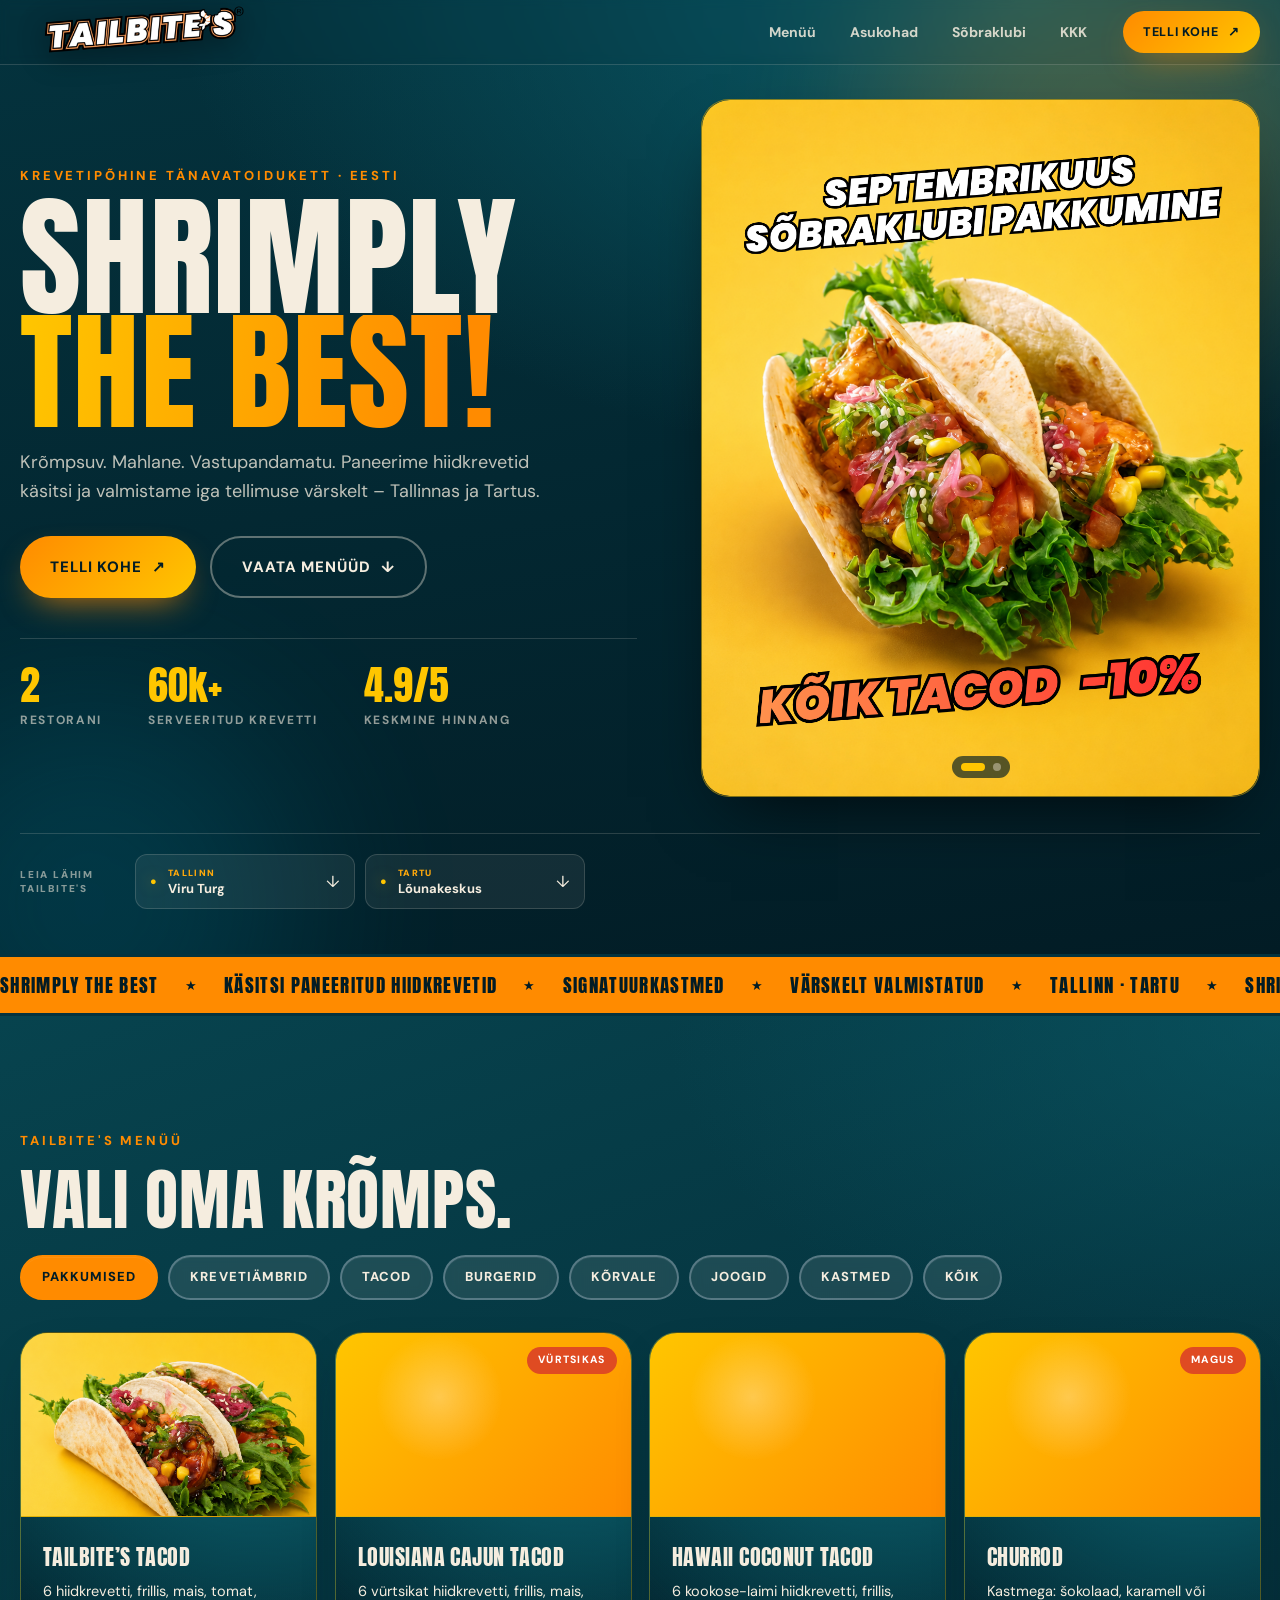
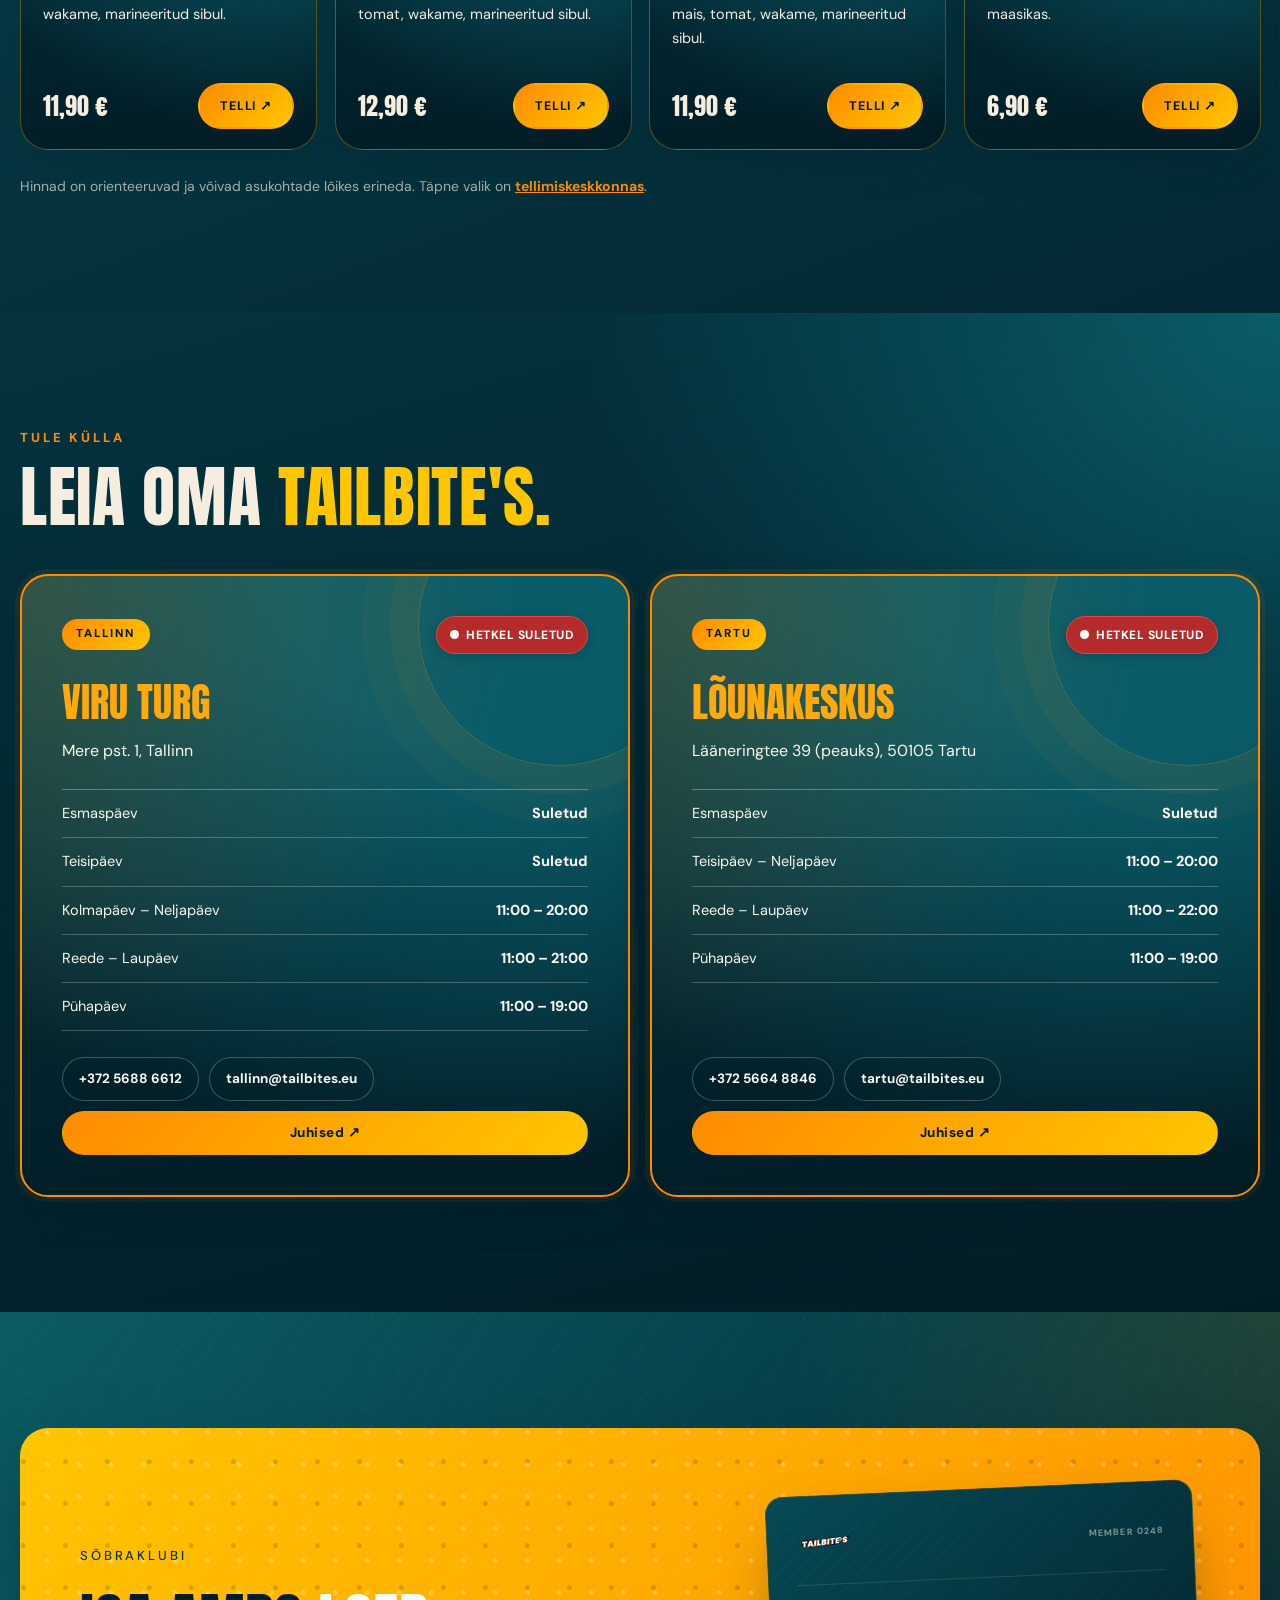
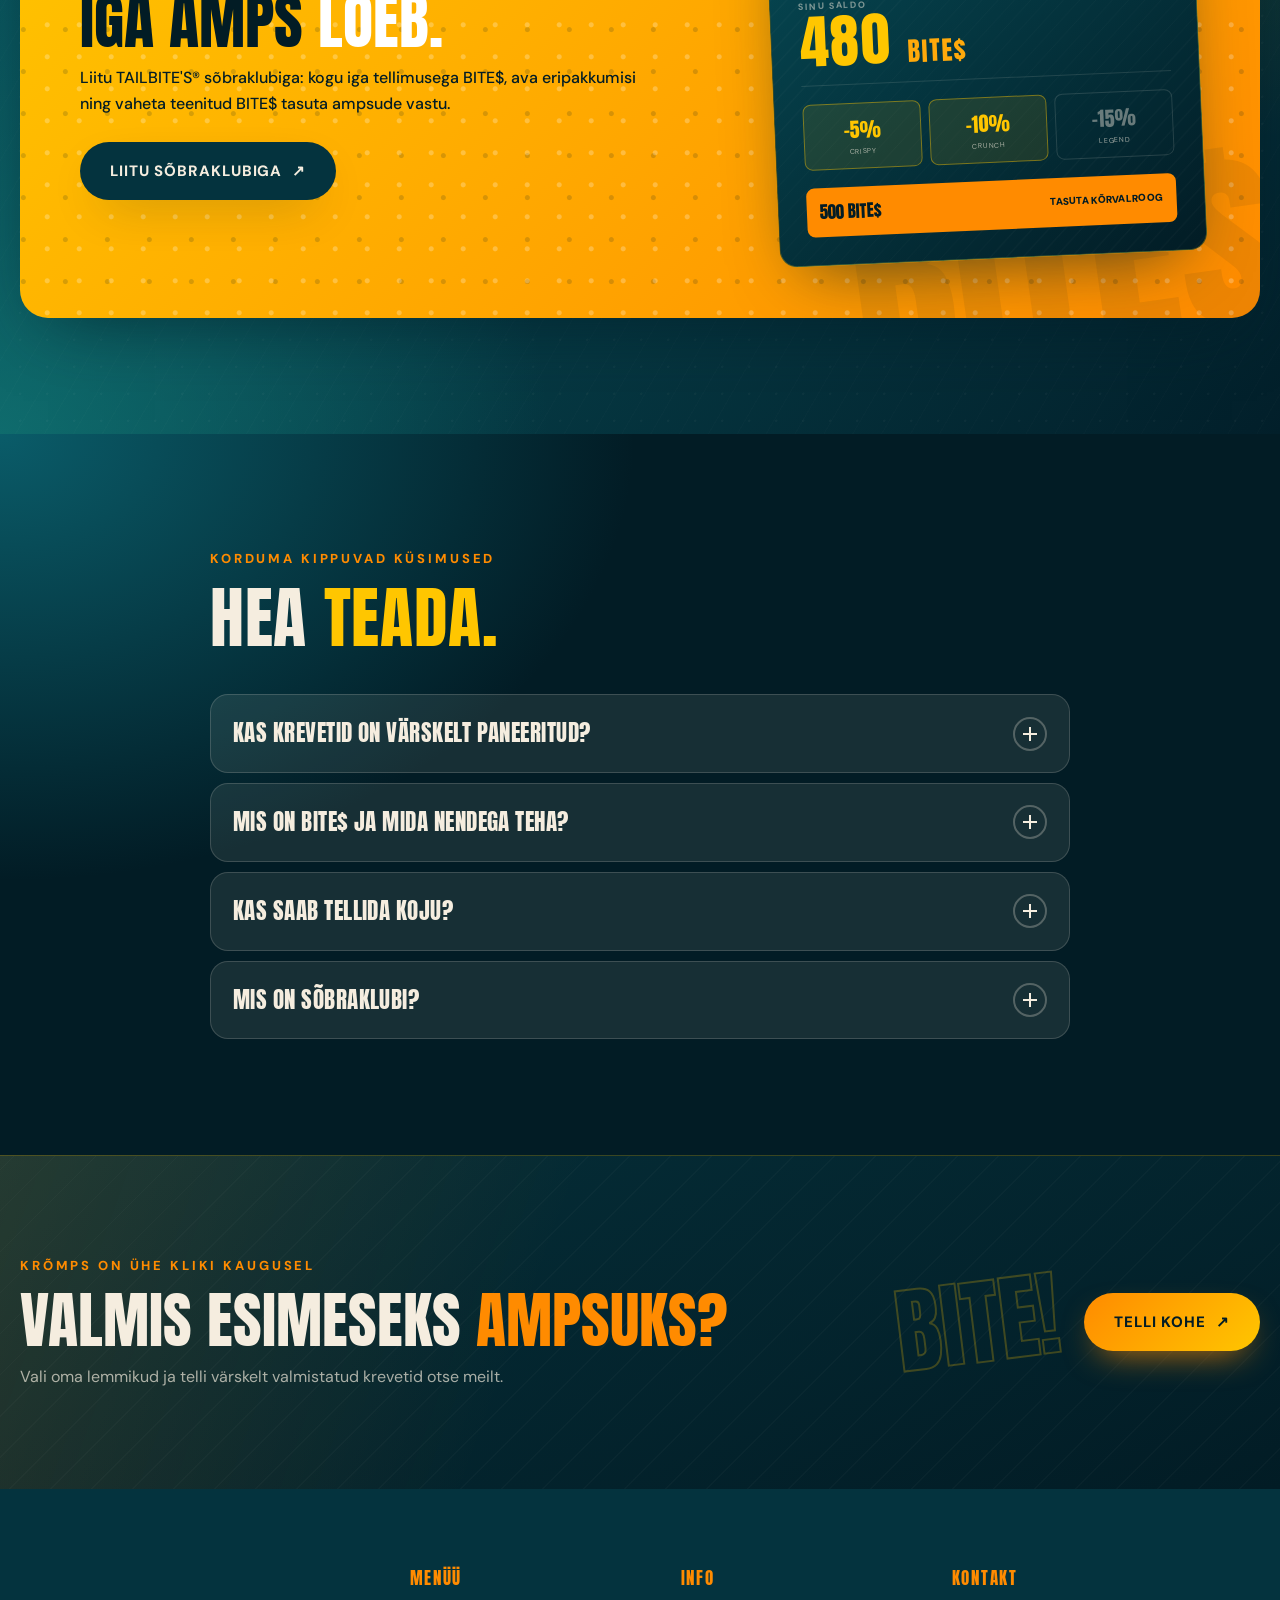
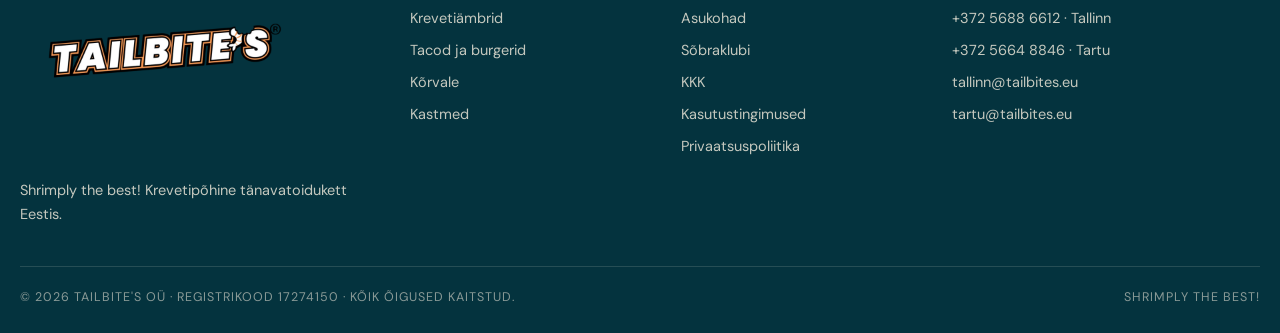
==== commit 813038a7: "BETA commit 2 Legal, meta, files, 404, fonts, images, seperate css, important txt files" ====
--- a/index.html
+++ b/index.html
@@ -5,50 +5,164 @@
     <meta charset="UTF-8">
     <meta name="viewport" content="width=device-width, initial-scale=1.0">
 
-    <title>TAILBITE'S | Shrimply the best – krevetipõhine tänavatoit</title>
+    <title>TAILBITE'S | Krevetid ja tänavatoit Tallinnas ja Tartus</title>
     <meta name="description"
-        content="TAILBITE'S – käsitsi paneeritud hiidkrevetid, wrapid, ämbrid ja signatuurkastmed. Tallinn (Viru Turg) ja Tartu (Lõunakeskus). Telli Wolti või Bolt Foodiga.">
-    <meta name="theme-color" content="#04333e">
+        content="Käsitsi paneeritud hiidkrevetid, krevetiämbrid, tacod ja burgerid. Tailbite’s tänavatoit Tallinnas Viru Turul ja Tartus Lõunakeskuses. Vaata menüüd ja telli!">
+    <meta name="robots" content="index, follow, max-image-preview:large">
+    <meta name="theme-color" content="#ff8b00">
+    <meta name="application-name" content="TAILBITE'S">
     <link rel="canonical" href="https://tailbites.eu/">
 
+    <!-- Link previews: the original site logo must be publicly accessible here. -->
     <meta property="og:type" content="website">
-    <meta property="og:title" content="TAILBITE'S | Shrimply the best">
-    <meta property="og:description" content="Käsitsi paneeritud hiidkrevetid, wrapid ja ämbrid. Tallinn ja Tartu.">
-    <meta property="og:image"
-        content="https://tailbites.eu/wp-content/uploads/2025/09/cropped-TAILBITES-LOGO-3-scaled-1.png">
-    <meta name="twitter:card" content="summary_large_image">
-    <meta name="twitter:image"
-        content="https://tailbites.eu/wp-content/uploads/2025/09/cropped-TAILBITES-LOGO-3-scaled-1.png">
-
-    <link rel="icon" type="image/png" href="/favicon.png">
-
-    <link rel="preconnect" href="https://fonts.googleapis.com">
-    <link rel="preconnect" href="https://fonts.gstatic.com" crossorigin>
-    <link href="https://fonts.googleapis.com/css2?family=Anton&family=DM+Sans:wght@400;500;600;700;800;900&display=swap"
-        rel="stylesheet">
-
-    <link rel="stylesheet" href="styles.css">
+    <meta property="og:locale" content="et_EE">
+    <meta property="og:site_name" content="TAILBITE'S">
+    <meta property="og:url" content="https://tailbites.eu/">
+    <meta property="og:title" content="TAILBITE'S | Shrimply the best!">
+    <meta property="og:description"
+        content="Krõbedad hiidkrevetid ja tänavatoit Tallinnas ja Tartus. Vali oma krõmps ja telli!">
+    <meta property="og:image" content="https://tailbites.eu/assets/site/social-logo.png">
+    <meta property="og:image:secure_url" content="https://tailbites.eu/assets/site/social-logo.png">
+    <meta property="og:image:type" content="image/png">
+    <meta property="og:image:width" content="2560">
+    <meta property="og:image:height" content="2560">
+    <meta property="og:image:alt" content="TAILBITE'S – Shrimply the best! Logo">
+    <meta name="twitter:card" content="summary">
+    <meta name="twitter:title" content="TAILBITE'S | Shrimply the best!">
+    <meta name="twitter:description"
+        content="Krõbedad hiidkrevetid ja tänavatoit Tallinnas ja Tartus. Vali oma krõmps ja telli!">
+    <meta name="twitter:image" content="https://tailbites.eu/assets/site/social-logo.png">
+    <meta name="twitter:image:alt" content="TAILBITE'S – Shrimply the best! Logo">
+
+    <link rel="icon" type="image/png" sizes="32x32" href="/assets/site/favicon-32.png">
+    <link rel="icon" type="image/png" sizes="192x192" href="/assets/site/favicon-192.png">
+    <link rel="apple-touch-icon" sizes="180x180" href="/assets/site/apple-touch-icon.png">
+    <meta name="referrer" content="strict-origin-when-cross-origin">
+    <link rel="sitemap" type="application/xml" href="/sitemap.xml">
+    <link rel="preload" href="/assets/fonts/anton-latin.woff2" as="font" type="font/woff2" crossorigin>
+    <link rel="stylesheet" href="/css/styles.css">
+    <link rel="stylesheet" href="/css/homepage/hero.css">
+    <link rel="stylesheet" href="/css/homepage/marquee.css">
+    <link rel="stylesheet" href="/css/homepage/menu.css">
+    <link rel="stylesheet" href="/css/homepage/locations.css">
+    <link rel="stylesheet" href="/css/homepage/club.css">
+    <link rel="stylesheet" href="/css/homepage/motion.css">
+    <link rel="stylesheet" href="/css/homepage/faq.css">
+    <link rel="stylesheet" href="/css/homepage/cta.css">
+    <link rel="stylesheet" href="/css/homepage/floating-ui.css">
+    <link rel="stylesheet" href="/css/homepage/order-dialog.css">
+
 
     <script type="application/ld+json">
-  {
-    "@context": "https://schema.org",
-    "@type": "Restaurant",
-    "name": "TAILBITE'S",
-    "servesCuisine": "Seafood street food",
-    "slogan": "Shrimply the best!",
-    "url": "https://tailbites.eu/",
-    "logo": "https://tailbites.eu/wp-content/uploads/2025/09/cropped-TAILBITES-LOGO-3-scaled-1.png",
-    "priceRange": "€€",
-    "address": [
-      { "@type": "PostalAddress", "streetAddress": "Mere pst. 1 (Viru Turg)", "addressLocality": "Tallinn", "addressCountry": "EE" },
-      { "@type": "PostalAddress", "streetAddress": "Lääneringtee 39 (Lõunakeskus)", "addressLocality": "Tartu", "postalCode": "50105", "addressCountry": "EE" }
-    ],
-    "telephone": "+37256886612"
-  }
-  </script>
+{
+  "@context": "https://schema.org",
+  "@graph": [
+    {
+      "@type": "Organization",
+      "@id": "https://tailbites.eu/#organization",
+      "name": "TAILBITE'S",
+      "url": "https://tailbites.eu/",
+      "logo": "https://tailbites.eu/assets/site/social-logo.png",
+      "slogan": "Shrimply the best!",
+      "legalName": "TAILBITE'S OÜ",
+      "taxID": "17274150",
+      "vatID": "EE102890574",
+      "address": {
+        "@type": "PostalAddress",
+        "streetAddress": "Tulbi tn 2d-2a",
+        "addressLocality": "Tartu linn",
+        "addressRegion": "Tartu maakond",
+        "postalCode": "61708",
+        "addressCountry": "EE"
+      },
+      "email": [
+        "tallinn@tailbites.eu",
+        "tartu@tailbites.eu"
+      ]
+    },
+    {
+      "@type": "WebSite",
+      "@id": "https://tailbites.eu/#website",
+      "url": "https://tailbites.eu/",
+      "name": "TAILBITE'S",
+      "inLanguage": "et",
+      "publisher": {
+        "@id": "https://tailbites.eu/#organization"
+      }
+    },
+    {
+      "@type": "Restaurant",
+      "@id": "https://tailbites.eu/#tallinn",
+      "name": "TAILBITE'S Tallinn – Viru Turg",
+      "url": "https://tailbites.eu/#locations",
+      "parentOrganization": {
+        "@id": "https://tailbites.eu/#organization"
+      },
+      "description": "Krevettidele spetsialiseerunud tänavatoidurestoran: hiidkrevetid, krevetiämbrid, tacod ja burgerid. Viru Turg, Tallinn, Eesti.",
+      "servesCuisine": [
+        "Krevetid",
+        "Mereannid",
+        "Tänavatoit",
+        "Shrimp",
+        "Seafood",
+        "Street food"
+      ],
+      "hasMenu": "https://tailbites.eu/#menu",
+      "telephone": "+37256886612",
+      "email": "tallinn@tailbites.eu",
+      "address": {
+        "@type": "PostalAddress",
+        "streetAddress": "Mere pst. 1",
+        "addressLocality": "Tallinn",
+        "addressCountry": "EE"
+      }
+    },
+    {
+      "@type": "Restaurant",
+      "@id": "https://tailbites.eu/#tartu",
+      "name": "TAILBITE'S Tartu – Lõunakeskus",
+      "url": "https://tailbites.eu/#locations",
+      "parentOrganization": {
+        "@id": "https://tailbites.eu/#organization"
+      },
+      "description": "Krevettidele spetsialiseerunud tänavatoidurestoran: hiidkrevetid, krevetiämbrid, tacod ja burgerid. Lõunakeskus, Tartu, Eesti.",
+      "servesCuisine": [
+        "Krevetid",
+        "Mereannid",
+        "Tänavatoit",
+        "Shrimp",
+        "Seafood",
+        "Street food"
+      ],
+      "hasMenu": "https://tailbites.eu/#menu",
+      "telephone": "+37256648846",
+      "email": "tartu@tailbites.eu",
+      "address": {
+        "@type": "PostalAddress",
+        "streetAddress": "Lääneringtee 39",
+        "addressLocality": "Tartu",
+        "addressCountry": "EE",
+        "postalCode": "50105"
+      }
+    }
+  ]
+}
+    </script>
+    <noscript>
+        <style>
+            .reveal {
+                opacity: 1;
+                transform: none;
+            }
+
+            .order-trigger {
+                display: none;
+            }
+        </style>
+    </noscript>
 </head>
 
-<body>
+<body class="homepage">
 
     <a class="skip-link" href="#main">Liigu sisu juurde</a>
 
@@ -57,7 +171,7 @@
         <div class="container navbar">
 
             <a href="#home" class="brand" aria-label="TAILBITE'S avaleht">
-                <img src="assets/site/logo.png" alt="TAILBITE'S logo">
+                <img src="/assets/site/logo.png" alt="TAILBITE'S logo" decoding="async">
             </a>
 
             <nav class="desktop-nav" aria-label="Peamenüü">
@@ -80,7 +194,7 @@
         <div class="scroll-progress" id="scrollProgress"></div>
     </header>
 
-    <div class="mobile-menu" id="mobileMenu">
+    <div class="mobile-menu" id="mobileMenu" inert>
         <nav aria-label="Mobiilimenüü">
             <a href="#menu">Menüü</a>
             <a href="#locations">Asukohad</a>
@@ -133,13 +247,14 @@
                     <div class="hero-photo" id="heroPromo">
                         <div class="hero-promo-track">
                             <figure class="hero-promo-slide is-active">
-                                <img src="assets/promotions/september.png"
+                                <img src="/assets/promotions/september.png"
                                     alt="TAILBITE'S krevetiämber krõbedate hiidkrevettidega" fetchpriority="high"
-                                    width="1920" height="1080">
+                                    decoding="async" width="1920" height="1080">
                             </figure>
                             <figure class="hero-promo-slide">
-                                <img src="assets/promotions/september-bites.png"
-                                    alt="TAILBITE'S tacod värskete lisanditega" width="1920" height="1080">
+                                <img src="/assets/promotions/september-bites.png"
+                                    alt="TAILBITE'S tacod värskete lisanditega" loading="lazy" decoding="async"
+                                    width="1920" height="1080">
                             </figure>
                         </div>
                         <div class="hero-promo-dots" aria-label="Vali pakkumine">
@@ -191,18 +306,77 @@
                 <h2 class="section-title reveal">VALI OMA <span>KRÕMPS.</span></h2>
 
                 <div class="menu-tabs reveal" role="tablist" aria-label="Menüü kategooriad">
-                    <button class="tab is-active" role="tab" aria-selected="true"
-                        data-filter="promo">Pakkumised</button>
-                    <button class="tab" role="tab" aria-selected="false" data-filter="buckets">Krevetiämbrid</button>
-                    <button class="tab" role="tab" aria-selected="false" data-filter="tacos">Tacod</button>
-                    <button class="tab" role="tab" aria-selected="false" data-filter="burgers">Burgerid</button>
-                    <button class="tab" role="tab" aria-selected="false" data-filter="sides">Kõrvale</button>
-                    <button class="tab" role="tab" aria-selected="false" data-filter="drinks">Joogid</button>
-                    <button class="tab" role="tab" aria-selected="false" data-filter="sauces">Kastmed</button>
-                    <button class="tab" role="tab" aria-selected="true" data-filter="all">Kõik</button>
-                </div>
-
-                <div class="menu-grid" id="menuGrid"></div>
+                    <button class="tab is-active" role="tab" aria-selected="true" id="tab-promo"
+                        aria-controls="menuGrid" tabindex="0" data-filter="promo">Pakkumised</button>
+                    <button class="tab" role="tab" aria-selected="false" id="tab-buckets" aria-controls="menuGrid"
+                        tabindex="-1" data-filter="buckets">Krevetiämbrid</button>
+                    <button class="tab" role="tab" aria-selected="false" id="tab-tacos" aria-controls="menuGrid"
+                        tabindex="-1" data-filter="tacos">Tacod</button>
+                    <button class="tab" role="tab" aria-selected="false" id="tab-burgers" aria-controls="menuGrid"
+                        tabindex="-1" data-filter="burgers">Burgerid</button>
+                    <button class="tab" role="tab" aria-selected="false" id="tab-sides" aria-controls="menuGrid"
+                        tabindex="-1" data-filter="sides">Kõrvale</button>
+                    <button class="tab" role="tab" aria-selected="false" id="tab-drinks" aria-controls="menuGrid"
+                        tabindex="-1" data-filter="drinks">Joogid</button>
+                    <button class="tab" role="tab" aria-selected="false" id="tab-sauces" aria-controls="menuGrid"
+                        tabindex="-1" data-filter="sauces">Kastmed</button>
+                    <button class="tab" role="tab" aria-selected="false" id="tab-all" aria-controls="menuGrid"
+                        tabindex="-1" data-filter="all">Kõik</button>
+                </div>
+
+                <div class="menu-grid" id="menuGrid" role="tabpanel" aria-labelledby="tab-promo">
+                    <article class="menu-card">
+                        <div class="menu-image"><img src="/assets/products/Tacos/TailbitesTaco.png"
+                                alt="Tailbite’s tacod" loading="lazy" decoding="async" width="800" height="500"></div>
+                        <div class="menu-card-body">
+                            <h3>Tailbite’s tacod</h3>
+                            <p>6 hiidkrevetti, frillis, mais, tomat, wakame, marineeritud sibul.</p>
+                            <div class="menu-foot"><span class="menu-price">11,90 €</span><button
+                                    class="btn btn-ghost btn-sm order-trigger" type="button" aria-haspopup="dialog"
+                                    aria-controls="orderDialog">Telli ↗</button></div>
+                        </div>
+                    </article>
+                    <article class="menu-card"><span class="menu-tagpill">Vürtsikas</span>
+                        <div class="menu-image"><img src="/assets/products/Tacos/CajunTaco.png"
+                                alt="Louisiana Cajun tacod" loading="lazy" decoding="async" width="800" height="500">
+                        </div>
+                        <div class="menu-card-body">
+                            <h3>Louisiana Cajun tacod</h3>
+                            <p>6 vürtsikat hiidkrevetti, frillis, mais, tomat, wakame, marineeritud sibul.</p>
+                            <div class="menu-foot"><span class="menu-price">12,90 €</span><button
+                                    class="btn btn-ghost btn-sm order-trigger" type="button" aria-haspopup="dialog"
+                                    aria-controls="orderDialog">Telli ↗</button></div>
+                        </div>
+                    </article>
+                    <article class="menu-card">
+                        <div class="menu-image"><img src="/assets/products/Tacos/CoconutTaco.png"
+                                alt="Hawaii Coconut tacod" loading="lazy" decoding="async" width="800" height="500">
+                        </div>
+                        <div class="menu-card-body">
+                            <h3>Hawaii Coconut tacod</h3>
+                            <p>6 kookose-laimi hiidkrevetti, frillis, mais, tomat, wakame, marineeritud sibul.</p>
+                            <div class="menu-foot"><span class="menu-price">11,90 €</span><button
+                                    class="btn btn-ghost btn-sm order-trigger" type="button" aria-haspopup="dialog"
+                                    aria-controls="orderDialog">Telli ↗</button></div>
+                        </div>
+                    </article>
+                    <article class="menu-card"><span class="menu-tagpill">Magus</span>
+                        <div class="menu-image"><img src="/assets/products/Sides/Churros.png" alt="Churrod"
+                                loading="lazy" decoding="async" width="800" height="500"></div>
+                        <div class="menu-card-body">
+                            <h3>Churrod</h3>
+                            <p>Kastmega: šokolaad, karamell või maasikas.</p>
+                            <div class="menu-foot"><span class="menu-price">6,90 €</span><button
+                                    class="btn btn-ghost btn-sm order-trigger" type="button" aria-haspopup="dialog"
+                                    aria-controls="orderDialog">Telli ↗</button></div>
+                        </div>
+                    </article>
+                </div>
+                <noscript>
+                    <p class="menu-note">Menüü ja tellimisnuppude kasutamiseks luba JavaScript. Tellida saad ka otse: <a
+                            href="https://takeaway.spindl.app/venues/tailbitestallinn">Tallinn</a> või <a
+                            href="https://takeaway.spindl.app/venues/tailbitestartu">Tartu</a>.</p>
+                </noscript>
 
                 <p class="menu-note reveal">
                     Hinnad on orienteeruvad ja võivad asukohtade lõikes erineda. Täpne valik on
@@ -285,9 +459,8 @@
                     </div>
                     <div class="club-card">
                         <div class="club-card-head">
-                            <img class="club-logo"
-                                src="/__l5e/assets-v1/f3b8e640-c08b-4acc-9479-b7209d8a96f1/tailbites-logo.png"
-                                alt="TAILBITE'S" width="220" height="90" loading="lazy">
+                            <img class="club-logo" src="/assets/site/logo.png" alt="TAILBITE'S" decoding="async"
+                                width="220" height="90" loading="lazy">
                             <span>MEMBER 0248</span>
                         </div>
                         <div class="bite-balance"><small>SINU SALDO</small><strong>480 <em>BITE$</em></strong></div>
@@ -320,12 +493,14 @@
                         </div>
                     </div>
                     <div class="faq-item reveal">
-                        <button class="faq-q" type="button" aria-expanded="false">Kas menüüs on midagi ka lastele?<span
-                                class="faq-icon" aria-hidden="true"></span></button>
+                        <button class="faq-q" type="button" aria-expanded="false">Mis on BITE$ ja mida nendega
+                            teha?<span class="faq-icon" aria-hidden="true"></span></button>
                         <div class="faq-a">
-                            <p>Kindlasti. Väiksem krevetiämber ilma vürtsika kastmeta on lastele lemmik – ütle tellides,
-                                et soovid
-                                mahedat versiooni.</p>
+                            <p>BITE$ on Tailbites sõbraklubi punktid, mida kogud iga tellimusega. BITE$ punktide eest
+                                saad soetada
+                                endale maitsvaid toite ilma, et peaksid midagi maksma! BITE$ punktide kogumiseks peab
+                                olema <a href="https://www.tailbites.ee/sobraklubi" target="_blank"
+                                    rel="noopener">Sõbraklubi</a> liige!</p>
                         </div>
                     </div>
                     <div class="faq-item reveal">
@@ -342,11 +517,11 @@
                         </div>
                     </div>
                     <div class="faq-item reveal">
-                        <button class="faq-q" type="button" aria-expanded="false">Kas teete catering'ut ja suuri
-                            tellimusi?<span class="faq-icon" aria-hidden="true"></span></button>
+                        <button class="faq-q" type="button" aria-expanded="false">Mis on sõbraklubi?<span
+                                class="faq-icon" aria-hidden="true"></span></button>
                         <div class="faq-a">
-                            <p>Teeme. Kirjuta oma linna e-posti aadressile vähemalt kolm päeva ette ja lepime detailid
-                                kokku.</p>
+                            <p>Sõbraklubi on meie kliendigrupp, kes saavad igalt tellimuselt natukene soodustust,
+                                koguvad BITE$ punkte ning saavad iga kuu eripakkumisi!</p>
                         </div>
                     </div>
                 </div>
@@ -377,7 +552,7 @@
         <div class="container footer-grid">
 
             <div class="footer-brand">
-                <img src="assets/site/logo.png" alt="TAILBITE'S logo" loading="lazy">
+                <img src="/assets/site/logo.png" alt="TAILBITE'S logo" decoding="async" loading="lazy">
                 <p>Shrimply the best! Krevetipõhine tänavatoidukett Eestis.</p>
             </div>
 
@@ -394,6 +569,8 @@
                 <a href="#locations">Asukohad</a>
                 <a href="#club">Sõbraklubi</a>
                 <a href="#faq">KKK</a>
+                <a href="legal/terms.html">Kasutustingimused</a>
+                <a href="legal/privacy.html">Privaatsuspoliitika</a>
             </nav>
 
             <div class="footer-col">
@@ -407,20 +584,13 @@
         </div>
 
         <div class="container footer-bottom">
-            <p>© <span id="year">2026</span> TAILBITE'S® · Kõik õigused kaitstud.</p>
+            <p>© <span id="year">2026</span> TAILBITE'S OÜ · Registrikood 17274150 · Kõik õigused kaitstud.</p>
             <p>Shrimply the best!</p>
         </div>
     </footer>
 
     <button class="to-top" id="toTop" type="button" aria-label="Tagasi üles">↑</button>
 
-    <div class="cookie" id="cookie" hidden>
-        <p>Kasutame küpsiseid, et sait töötaks kiiremini ja mugavamalt.</p>
-        <div class="cookie-actions">
-            <button class="btn btn-ghost btn-sm" id="cookieDecline" type="button">Ainult vajalikud</button>
-            <button class="btn btn-primary btn-sm" id="cookieAccept" type="button">Nõustun</button>
-        </div>
-    </div>
 
     <!-- ============================ ORDER LOCATION ============================ -->
     <dialog class="order-dialog" id="orderDialog" aria-labelledby="orderTitle" aria-describedby="orderDescription">
@@ -432,11 +602,13 @@
             <h2 id="orderTitle">Kust <span>tellid?</span></h2>
             <p id="orderDescription">Vali restoran, kust soovid oma tellimuse teha.</p>
             <div class="order-choices">
-                <a class="order-city" target="_blank" href="https://takeaway.spindl.app/venues/tailbitestallinn">
+                <a class="order-city" target="_blank" href="https://takeaway.spindl.app/venues/tailbitestallinn"
+                    rel="noopener">
                     <span class="order-city-name">Tallinn <span aria-hidden="true">↗</span></span>
                     <span class="order-city-place">Viru Turg</span>
                 </a>
-                <a class="order-city" target="_blank" href="https://takeaway.spindl.app/venues/tailbitestartu">
+                <a class="order-city" target="_blank" href="https://takeaway.spindl.app/venues/tailbitestartu"
+                    rel="noopener">
                     <span class="order-city-name">Tartu <span aria-hidden="true">↗</span></span>
                     <span class="order-city-place">Lõunakeskus</span>
                 </a>
@@ -444,7 +616,7 @@
         </div>
     </dialog>
 
-    <script src="script.js"></script>
+    <script src="/script.js" defer></script>
 </body>
 
 </html>
--- a/css/styles.css
+++ b/css/styles.css
@@ -0,0 +1,736 @@
+/* TAILBITE'S — shared site theme. Load before page-specific styles. */
+
+/* latin-ext */
+@font-face {
+    font-family: 'Anton';
+    font-style: normal;
+    font-weight: 400;
+    font-display: swap;
+    src: url(../assets/fonts/anton-latin-ext.woff2) format('woff2');
+    unicode-range: U+0100-02BA, U+02BD-02C5, U+02C7-02CC, U+02CE-02D7, U+02DD-02FF, U+0304, U+0308, U+0329, U+1D00-1DBF, U+1E00-1E9F, U+1EF2-1EFF, U+2020, U+20A0-20AB, U+20AD-20C0, U+2113, U+2C60-2C7F, U+A720-A7FF;
+}
+
+/* latin */
+@font-face {
+    font-family: 'Anton';
+    font-style: normal;
+    font-weight: 400;
+    font-display: swap;
+    src: url(../assets/fonts/anton-latin.woff2) format('woff2');
+    unicode-range: U+0000-00FF, U+0131, U+0152-0153, U+02BB-02BC, U+02C6, U+02DA, U+02DC, U+0304, U+0308, U+0329, U+2000-206F, U+20AC, U+2122, U+2191, U+2193, U+2212, U+2215, U+FEFF, U+FFFD;
+}
+
+/* latin-ext */
+@font-face {
+    font-family: 'DM Sans';
+    font-style: normal;
+    font-weight: 100 1000;
+    font-display: swap;
+    src: url(../assets/fonts/dm-sans-latin-ext.woff2) format('woff2');
+    unicode-range: U+0100-02BA, U+02BD-02C5, U+02C7-02CC, U+02CE-02D7, U+02DD-02FF, U+0304, U+0308, U+0329, U+1D00-1DBF, U+1E00-1E9F, U+1EF2-1EFF, U+2020, U+20A0-20AB, U+20AD-20C0, U+2113, U+2C60-2C7F, U+A720-A7FF;
+}
+
+/* latin */
+@font-face {
+    font-family: 'DM Sans';
+    font-style: normal;
+    font-weight: 100 1000;
+    font-display: swap;
+    src: url(../assets/fonts/dm-sans-latin.woff2) format('woff2');
+    unicode-range: U+0000-00FF, U+0131, U+0152-0153, U+02BB-02BC, U+02C6, U+02DA, U+02DC, U+0304, U+0308, U+0329, U+2000-206F, U+20AC, U+2122, U+2191, U+2193, U+2212, U+2215, U+FEFF, U+FFFD;
+}
+
+/* Tokens — Tailbite's. */
+
+:root {
+    --navy-dark: #021c25;
+    --navy: #04333e;
+    --navy-mid: #064954;
+    --navy-soft: #0a5c69;
+    --orange: #ff8b00;
+    --orange-light: #ffa90b;
+    --yellow: #ffc600;
+    --cream: #f5eddf;
+    --cream-2: #fbf6ee;
+    --white: #ffffff;
+    --wolt: #00c2e8;
+    --bolt: #2fbd79;
+    --container: 1240px;
+    --radius: 18px;
+    --radius-lg: 28px;
+    --font-display: "Anton", Impact, sans-serif;
+    --font-body: "DM Sans", Arial, Helvetica, sans-serif;
+    --shadow-soft: 0 18px 50px -22px rgba(2, 28, 37, .45);
+    --shadow-hard: 0 26px 70px -28px rgba(2, 28, 37, .7);
+    --ease: cubic-bezier(.22, .8, .28, 1);
+}
+
+
+/* Base — Tailbite's. */
+
+*::before {
+    box-sizing: border-box;
+}
+
+*::after {
+    box-sizing: border-box;
+}
+
+* {
+    box-sizing: border-box;
+    margin: 0;
+    padding: 0;
+}
+
+html {
+    scroll-behavior: smooth;
+    scroll-padding-top: 96px;
+    -webkit-text-size-adjust: 100%;
+}
+
+body {
+    font-family: var(--font-body);
+    background: var(--cream-2);
+    color: var(--navy);
+    line-height: 1.6;
+    overflow-x: hidden;
+    -webkit-font-smoothing: antialiased;
+}
+
+img {
+    display: block;
+    max-width: 100%;
+    height: auto;
+}
+
+a {
+    color: inherit;
+    text-decoration: none;
+}
+
+button {
+    font: inherit;
+    color: inherit;
+    background: none;
+    border: 0;
+    cursor: pointer;
+}
+
+ul {
+    list-style: none;
+}
+
+:focus-visible {
+    outline: 3px solid var(--orange);
+    outline-offset: 3px;
+    border-radius: 6px;
+}
+
+.skip-link {
+    position: absolute;
+    left: -9999px;
+    top: 0;
+    z-index: 999;
+    background: var(--navy);
+    color: var(--white);
+    padding: 12px 18px;
+    border-radius: 0 0 12px 0;
+}
+
+.skip-link:focus {
+    left: 0;
+}
+
+.container {
+    width: min(100% - 40px, var(--container));
+    margin-inline: auto;
+}
+
+.container-narrow {
+    max-width: 860px;
+}
+
+.section {
+    padding: clamp(64px, 9vw, 120px) 0;
+}
+
+.section-alt {
+    background: var(--cream);
+}
+
+.eyebrow {
+    font-weight: 800;
+    font-size: 13px;
+    letter-spacing: .22em;
+    text-transform: uppercase;
+    color: var(--orange);
+    margin-bottom: 14px;
+}
+
+.eyebrow-dark {
+    color: var(--navy);
+}
+
+.section-title {
+    font-family: var(--font-display);
+    font-weight: 400;
+    font-size: clamp(34px, 6vw, 68px);
+    line-height: .98;
+    letter-spacing: .01em;
+    text-transform: uppercase;
+    margin-bottom: 44px;
+}
+
+.section-title span {
+    color: var(--orange);
+}
+
+@media (prefers-reduced-motion: reduce) {
+
+    * {
+        animation-duration: .001ms !important;
+        animation-iteration-count: 1 !important;
+        transition-duration: .001ms !important;
+        scroll-behavior: auto !important;
+    }
+
+    *::before {
+        animation-duration: .001ms !important;
+        animation-iteration-count: 1 !important;
+        transition-duration: .001ms !important;
+        scroll-behavior: auto !important;
+    }
+
+    *::after {
+        animation-duration: .001ms !important;
+        animation-iteration-count: 1 !important;
+        transition-duration: .001ms !important;
+        scroll-behavior: auto !important;
+    }
+}
+
+
+/* Buttons — Tailbite's. */
+
+.btn {
+    position: relative;
+    overflow: hidden;
+    display: inline-flex;
+    align-items: center;
+    gap: 10px;
+    border-radius: 999px;
+    font-weight: 800;
+    letter-spacing: .06em;
+    text-transform: uppercase;
+    white-space: nowrap;
+    transition: transform .25s var(--ease), box-shadow .25s var(--ease), background-color .25s var(--ease), color .25s var(--ease);
+}
+
+.btn-sm {
+    padding: 11px 20px;
+    font-size: 12.5px;
+}
+
+.btn-lg {
+    padding: 17px 30px;
+    font-size: 15px;
+}
+
+.btn-block {
+    width: 100%;
+    justify-content: center;
+}
+
+.btn-primary {
+    background: linear-gradient(135deg, var(--orange), var(--yellow));
+    color: var(--navy-dark);
+    box-shadow: 0 14px 34px -14px rgba(255, 139, 0, .85);
+}
+
+.btn-primary:hover {
+    transform: translateY(-3px);
+    box-shadow: 0 22px 44px -16px rgba(255, 139, 0, .95);
+}
+
+.btn-ghost {
+    border: 2px solid rgba(4, 51, 62, .22);
+    color: var(--navy);
+}
+
+.btn-ghost:hover {
+    transform: translateY(-3px);
+    background: rgba(4, 51, 62, .07);
+}
+
+.btn-dark {
+    background: var(--navy);
+    color: var(--cream);
+    box-shadow: var(--shadow-soft);
+}
+
+.btn-dark:hover {
+    transform: translateY(-3px);
+    background: var(--navy-mid);
+}
+
+.shine {
+    position: absolute;
+    inset: 0 auto 0 -60%;
+    width: 45%;
+    background: linear-gradient(90deg, transparent, rgba(255, 255, 255, .55), transparent);
+    transform: skewX(-20deg);
+    animation: shine 3.4s var(--ease) infinite;
+    pointer-events: none;
+}
+
+@keyframes shine {
+    0% {
+        left: -60%;
+    }
+
+    55%,
+    100% {
+        left: 130%;
+    }
+}
+
+
+/* Header — Tailbite's. */
+
+.site-header {
+    position: fixed;
+    inset: 0 0 auto 0;
+    z-index: 100;
+    transition: background-color .3s var(--ease), box-shadow .3s var(--ease), padding .3s var(--ease);
+    padding: 7px 0;
+    background: rgba(2, 28, 37, .08);
+    border-bottom: 1px solid rgba(245, 237, 223, .16);
+    backdrop-filter: blur(4px);
+}
+
+.navbar {
+    display: flex;
+    align-items: center;
+    gap: 22px;
+}
+
+.brand {
+    display: flex;
+    align-items: center;
+    gap: 12px;
+    margin-right: auto;
+}
+
+.desktop-nav {
+    display: flex;
+    gap: 6px;
+}
+
+.desktop-nav a {
+    position: relative;
+    padding: 9px 14px;
+    border-radius: 999px;
+    font-weight: 700;
+    font-size: 14px;
+    color: rgba(245, 237, 223, .85);
+    transition: color .2s var(--ease), background-color .2s var(--ease);
+}
+
+.desktop-nav a::after {
+    content: "";
+    position: absolute;
+    left: 14px;
+    right: 14px;
+    bottom: 4px;
+    height: 2px;
+    border-radius: 2px;
+    background: var(--orange);
+    transform: scaleX(0);
+    transform-origin: left;
+    transition: transform .28s var(--ease);
+}
+
+.desktop-nav a:hover {
+    color: var(--white);
+}
+
+.desktop-nav a.active {
+    color: var(--white);
+}
+
+.desktop-nav a:hover::after {
+    transform: scaleX(1);
+}
+
+.desktop-nav a.active::after {
+    transform: scaleX(1);
+}
+
+.nav-actions {
+    display: flex;
+    align-items: center;
+    gap: 12px;
+}
+
+.burger {
+    display: none;
+    flex-direction: column;
+    justify-content: center;
+    gap: 5px;
+    width: 46px;
+    height: 46px;
+    border-radius: 14px;
+    background: rgba(245, 237, 223, .12);
+    border: 1px solid rgba(245, 237, 223, .22);
+}
+
+.burger span {
+    display: block;
+    width: 20px;
+    height: 2px;
+    margin-inline: auto;
+    background: var(--cream);
+    border-radius: 2px;
+    transition: transform .3s var(--ease), opacity .2s var(--ease);
+}
+
+.burger.open span:nth-child(1) {
+    transform: translateY(7px) rotate(45deg);
+}
+
+.burger.open span:nth-child(2) {
+    opacity: 0;
+}
+
+.burger.open span:nth-child(3) {
+    transform: translateY(-7px) rotate(-45deg);
+}
+
+.scroll-progress {
+    position: absolute;
+    left: 0;
+    bottom: 0;
+    height: 3px;
+    width: 0;
+    background: linear-gradient(90deg, var(--orange), var(--yellow));
+    transition: width .1s linear;
+}
+
+.mobile-menu {
+    position: fixed;
+    z-index: 99;
+    top: 0;
+    right: 0;
+    width: min(86vw, 340px);
+    height: 100dvh;
+    padding: 110px 26px 34px;
+    background: var(--navy);
+    transform: translateX(105%);
+    transition: transform .4s var(--ease);
+    display: flex;
+    flex-direction: column;
+    gap: 18px;
+}
+
+.mobile-menu.open {
+    transform: translateX(0);
+}
+
+.mobile-menu nav {
+    display: flex;
+    flex-direction: column;
+}
+
+.mobile-menu nav a {
+    padding: 15px 0;
+    border-bottom: 1px solid rgba(245, 237, 223, .12);
+    font-family: var(--font-display);
+    font-size: 22px;
+    letter-spacing: .04em;
+    text-transform: uppercase;
+    color: var(--cream);
+}
+
+.mobile-menu nav a:hover {
+    color: var(--orange);
+}
+
+.menu-backdrop {
+    position: fixed;
+    inset: 0;
+    z-index: 98;
+    background: rgba(2, 28, 37, .6);
+    backdrop-filter: blur(3px);
+    opacity: 0;
+    pointer-events: none;
+    transition: opacity .3s var(--ease);
+}
+
+.menu-backdrop.show {
+    opacity: 1;
+    pointer-events: auto;
+}
+
+body.no-scroll {
+    overflow: hidden;
+}
+
+.site-header.sticky {
+    backdrop-filter: blur(14px);
+    box-shadow: 0 12px 34px -22px rgba(2, 28, 37, .95);
+    background: rgba(4, 51, 62, .76);
+}
+
+.brand img {
+    object-fit: contain;
+    filter: drop-shadow(0 6px 14px rgba(0, 0, 0, .35));
+    width: 158px;
+    height: 46px;
+}
+
+.navbar .brand {
+    display: flex;
+    align-items: center;
+    flex-shrink: 0;
+    margin-right: auto;
+    position: relative;
+    width: 240px;
+    height: 50px;
+    flex: 0 0 240px;
+}
+
+.navbar .brand img {
+    position: absolute;
+    top: 70%;
+    left: 0;
+    transform: translateY(-50%);
+    width: 100%;
+    height: auto;
+    max-height: none;
+    outline: none;
+}
+
+@media (max-width: 900px) {
+
+    .desktop-nav {
+        display: none;
+    }
+
+    .burger {
+        display: flex;
+    }
+
+    .nav-actions .btn-primary {
+        display: none;
+    }
+}
+
+@media (max-width: 560px) {
+
+    .brand img {
+        width: 132px;
+        height: 40px;
+    }
+
+    .navbar .brand {
+        width: 180px;
+        flex-basis: 180px;
+        height: 46px;
+    }
+
+    .navbar .brand img {
+        width: 100%;
+    }
+}
+
+
+/* Footer — Tailbite's. */
+
+.site-footer {
+    background: var(--navy);
+    color: rgba(245, 237, 223, .8);
+    padding: clamp(48px, 6vw, 76px) 0 26px;
+}
+
+.footer-grid {
+    display: grid;
+    grid-template-columns: 1.5fr 1fr 1fr 1.3fr;
+    gap: 34px;
+}
+
+.footer-brand img {
+    object-fit: contain;
+    margin-bottom: 14px;
+    width: 280px;
+    max-width: 100%;
+    height: auto;
+    max-height: none;
+}
+
+.footer-brand p {
+    max-width: 34ch;
+    font-size: 14.5px;
+}
+
+.footer-col {
+    display: flex;
+    flex-direction: column;
+    gap: 9px;
+}
+
+.footer-col h4 {
+    font-family: var(--font-display);
+    font-weight: 400;
+    font-size: 17px;
+    letter-spacing: .1em;
+    text-transform: uppercase;
+    color: var(--orange);
+    margin-bottom: 5px;
+}
+
+.footer-col a {
+    font-size: 14.5px;
+    transition: color .2s var(--ease), transform .2s var(--ease);
+}
+
+.footer-col a:hover {
+    color: var(--yellow);
+    transform: translateX(3px);
+}
+
+.footer-bottom {
+    display: flex;
+    flex-wrap: wrap;
+    justify-content: space-between;
+    gap: 10px;
+    margin-top: 40px;
+    padding-top: 20px;
+    border-top: 1px solid rgba(245, 237, 223, .14);
+    font-size: 12.5px;
+    letter-spacing: .08em;
+    text-transform: uppercase;
+    color: rgba(245, 237, 223, .55);
+}
+
+@media (max-width: 1080px) {
+
+    .footer-grid {
+        grid-template-columns: 1fr 1fr;
+    }
+}
+
+@media (max-width: 560px) {
+
+    .footer-grid {
+        grid-template-columns: 1fr;
+    }
+}
+
+/* Shared secondary-page navigation and footer. */
+.page-header {
+    background: var(--navy-dark);
+    color: var(--cream);
+    border-bottom: 1px solid rgba(255, 139, 0, .45);
+}
+
+.page-nav {
+    display: flex;
+    align-items: center;
+    justify-content: space-between;
+    gap: 20px;
+    padding-block: 20px;
+}
+
+.page-brand {
+    font-family: var(--font-display);
+    font-size: 28px;
+    letter-spacing: .02em;
+    color: var(--orange);
+}
+
+.page-nav-links {
+    display: flex;
+    flex-wrap: wrap;
+    align-items: center;
+    gap: 8px 20px;
+    font-weight: 700;
+    font-size: 14px;
+}
+
+.page-nav-links a {
+    display: inline-flex;
+    align-items: center;
+    min-height: 44px;
+}
+
+.page-nav-links a:hover {
+    color: var(--yellow);
+}
+
+.page-footer {
+    background: var(--navy-dark);
+    color: var(--cream);
+    padding-block: 30px;
+}
+
+.page-footer .container {
+    display: flex;
+    flex-wrap: wrap;
+    justify-content: space-between;
+    gap: 16px 28px;
+}
+
+.page-footer nav {
+    display: flex;
+    flex-wrap: wrap;
+    gap: 10px 24px;
+}
+
+.page-footer a {
+    text-decoration: underline;
+    text-underline-offset: 4px;
+}
+
+.page-footer a:hover {
+    color: var(--yellow);
+}
+
+@media (max-width: 560px) {
+    .page-nav {
+        align-items: flex-start;
+        flex-direction: column;
+        gap: 4px;
+    }
+
+    .page-nav-links {
+        gap: 4px 18px;
+    }
+}
+
+@media print {
+
+    .page-header,
+    .page-footer,
+    .legal-toc {
+        display: none !important;
+    }
+
+    body {
+        background: white !important;
+        color: black !important;
+    }
+}
+
+/* Maintain readable links and layouts under zoom and on narrow screens. */
+.footer-col a,
+.footer-bottom p {
+    overflow-wrap: anywhere;
+}
+
+.footer-grid>* {
+    min-width: 0;
+}
+
+.mobile-menu {
+    overflow-y: auto;
+}
--- a/css/homepage/hero.css
+++ b/css/homepage/hero.css
@@ -0,0 +1,414 @@
+/* Hero — Tailbite's. */
+
+.hero .btn-ghost {
+    border-color: rgba(245, 237, 223, .38);
+    color: var(--cream);
+}
+
+.hero .btn-ghost:hover {
+    background: rgba(245, 237, 223, .12);
+}
+
+.hero {
+    position: relative;
+    isolation: isolate;
+    padding: clamp(130px, 16vw, 180px) 0 clamp(56px, 7vw, 90px);
+    background: radial-gradient(120% 90% at 80% 0%, var(--navy-soft) 0%, transparent 55%), linear-gradient(170deg, var(--navy) 0%, var(--navy-dark) 100%);
+    color: var(--cream);
+    overflow: hidden;
+    min-height: 100svh;
+    display: flex;
+    flex-direction: column;
+    justify-content: center;
+    padding-top: clamp(96px, 11vh, 132px);
+    padding-bottom: clamp(28px, 5vh, 52px);
+}
+
+.hero-glow {
+    position: absolute;
+    border-radius: 50%;
+    filter: blur(90px);
+    opacity: .5;
+    z-index: -1;
+    animation: float 12s ease-in-out infinite;
+}
+
+.glow-orange {
+    width: 460px;
+    height: 460px;
+    top: -100px;
+    right: -60px;
+    background: rgba(255, 139, 0, .45);
+}
+
+.glow-blue {
+    width: 420px;
+    height: 420px;
+    bottom: -160px;
+    left: -120px;
+    background: rgba(0, 194, 232, .28);
+    animation-delay: -5s;
+}
+
+@keyframes float {
+
+    0%,
+    100% {
+        transform: translate3d(0, 0, 0) scale(1);
+    }
+
+    50% {
+        transform: translate3d(0, -26px, 0) scale(1.07);
+    }
+}
+
+.hero-inner {
+    display: grid;
+    grid-template-columns: 1.05fr .95fr;
+    gap: clamp(28px, 5vw, 64px);
+    align-items: center;
+    flex: 1;
+}
+
+.hero-title {
+    font-family: var(--font-display);
+    font-weight: 400;
+    font-size: clamp(52px, 10.5vw, 132px);
+    line-height: .86;
+    letter-spacing: .01em;
+    text-transform: uppercase;
+    margin: 6px 0 20px;
+}
+
+.hero-title span {
+    display: block;
+}
+
+.hero-title .line-1 {
+    color: var(--cream);
+}
+
+.hero-title .line-2 {
+    background: linear-gradient(100deg, var(--yellow), var(--orange) 70%);
+    -webkit-background-clip: text;
+    background-clip: text;
+    color: transparent;
+}
+
+.hero-sub {
+    max-width: 46ch;
+    font-size: clamp(15px, 1.6vw, 18px);
+    color: rgba(245, 237, 223, .78);
+}
+
+.hero-actions {
+    display: flex;
+    flex-wrap: wrap;
+    gap: 14px;
+    margin-top: 30px;
+}
+
+.hero-stats {
+    display: flex;
+    flex-wrap: wrap;
+    gap: clamp(20px, 4vw, 46px);
+    margin-top: 40px;
+    padding-top: 26px;
+    border-top: 1px solid rgba(245, 237, 223, .16);
+}
+
+.hero-stats li {
+    display: flex;
+    flex-direction: column;
+}
+
+.hero-stats strong {
+    font-family: var(--font-display);
+    font-weight: 400;
+    font-size: clamp(26px, 3.6vw, 40px);
+    color: var(--yellow);
+    line-height: 1;
+}
+
+.hero-stats span {
+    font-size: 12px;
+    font-weight: 700;
+    letter-spacing: .14em;
+    text-transform: uppercase;
+    color: rgba(245, 237, 223, .6);
+    margin-top: 6px;
+}
+
+.hero-right {
+    position: relative;
+}
+
+.hero-photo img {
+    width: 100%;
+    filter: drop-shadow(0 40px 60px rgba(0, 0, 0, .55));
+}
+
+.hero-photo {
+    position: relative;
+    aspect-ratio: 4 / 5;
+    overflow: hidden;
+    padding: 0;
+    border: 1px solid rgba(255, 198, 0, .5);
+    background: rgba(2, 28, 37, .35);
+    box-shadow: inset 0 0 0 6px rgba(245, 237, 223, .06), 0 30px 70px -30px rgba(0, 0, 0, .8);
+    animation: promoBob 8s ease-in-out infinite;
+    border-radius: var(--radius-lg);
+}
+
+.hero-promo-track {
+    width: 100%;
+    height: 100%;
+    transition: transform .75s var(--ease);
+    border-radius: var(--radius-lg);
+    position: relative;
+    display: block;
+}
+
+.hero-promo-slide {
+    flex: 0 0 100%;
+    height: 100%;
+    border-radius: var(--radius-lg);
+    position: absolute;
+    inset: 0;
+    min-width: 0;
+    opacity: 0;
+    transform: scale(1.025);
+    transition: opacity .7s var(--ease), transform .9s var(--ease);
+    pointer-events: none;
+}
+
+.hero-promo-slide img {
+    width: 100%;
+    height: 100%;
+    object-fit: contain;
+    filter: none;
+    border-radius: var(--radius-lg);
+}
+
+.hero-promo-slide:first-child img {
+    object-fit: contain;
+    background: radial-gradient(circle at 50% 30%, rgba(255, 198, 0, .2), transparent 62%);
+    filter: drop-shadow(0 30px 40px rgba(0, 0, 0, .5));
+}
+
+.hero-promo-dots {
+    position: absolute;
+    left: 50%;
+    bottom: 18px;
+    display: flex;
+    gap: 8px;
+    padding: 7px 9px;
+    border-radius: 999px;
+    background: rgba(2, 28, 37, .66);
+    transform: translateX(-50%);
+    backdrop-filter: blur(8px);
+    z-index: 3;
+}
+
+.hero-promo-dots button {
+    width: 8px;
+    height: 8px;
+    border-radius: 50%;
+    background: rgba(245, 237, 223, .42);
+}
+
+.hero-promo-dots button.is-active {
+    width: 24px;
+    border-radius: 999px;
+    background: var(--yellow);
+}
+
+@keyframes promoBob {
+
+    0%,
+    100% {
+        transform: translateY(0) rotate(-.35deg);
+    }
+
+    50% {
+        transform: translateY(-3px) rotate(.15deg);
+    }
+}
+
+.hero-locations {
+    display: grid;
+    grid-template-columns: auto minmax(0, 1fr);
+    align-items: center;
+    gap: 24px;
+    margin-top: clamp(24px, 4vh, 42px);
+    padding-top: 20px;
+    border-top: 1px solid rgba(245, 237, 223, .16);
+}
+
+.hero-locations-label {
+    max-width: 13ch;
+    font-size: 10px;
+    font-weight: 900;
+    line-height: 1.35;
+    letter-spacing: .18em;
+    color: rgba(245, 237, 223, .55);
+}
+
+.hero-location-links {
+    display: grid;
+    grid-template-columns: repeat(2, minmax(0, 220px));
+    gap: 10px;
+}
+
+.hero-location-link {
+    display: grid;
+    grid-template-columns: auto minmax(0, 1fr) auto;
+    align-items: center;
+    gap: 11px;
+    min-width: 0;
+    padding: 11px 14px;
+    border: 1px solid rgba(245, 237, 223, .16);
+    border-radius: 12px;
+    background: rgba(245, 237, 223, .07);
+    transition: transform .25s var(--ease), background-color .25s var(--ease), border-color .25s var(--ease);
+}
+
+.hero-location-link:hover {
+    transform: translateY(-3px);
+    border-color: rgba(255, 198, 0, .5);
+    background: rgba(245, 237, 223, .12);
+}
+
+.hero-location-link>span:nth-child(2) {
+    display: flex;
+    min-width: 0;
+    flex-direction: column;
+}
+
+.hero-location-link small {
+    font-size: 9px;
+    font-weight: 900;
+    letter-spacing: .16em;
+    color: var(--orange-light);
+}
+
+.hero-location-link strong {
+    overflow: hidden;
+    font-size: 13px;
+    line-height: 1.25;
+    text-overflow: ellipsis;
+    white-space: nowrap;
+}
+
+.location-pin {
+    color: var(--yellow);
+    font-size: 11px;
+    filter: drop-shadow(0 0 7px rgba(255, 198, 0, .5));
+}
+
+.hero-promo-slide.is-active {
+    z-index: 1;
+    opacity: 1;
+    transform: scale(1);
+}
+
+@media (max-width: 900px) {
+
+    .hero-inner {
+        grid-template-columns: 1fr;
+        display: flex;
+        flex-direction: column;
+        justify-content: center;
+    }
+
+    .hero-right {
+        order: -1;
+        max-width: 400px;
+        margin-inline: auto;
+    }
+}
+
+@media (max-width: 560px) {
+
+    .hero-stats {
+        gap: 18px;
+    }
+
+    .hero-photo {
+        aspect-ratio: 4 / 4.5;
+    }
+}
+
+@media (max-width: 900px) {
+
+    .hero {
+        justify-content: flex-start;
+        padding-top: 96px;
+    }
+
+    .hero-left {
+        display: flex;
+        flex-direction: column;
+        align-items: center;
+        text-align: center;
+    }
+
+    .hero-sub {
+        margin-inline: auto;
+    }
+
+    .hero-actions {
+        justify-content: center;
+    }
+
+    .hero-stats {
+        justify-content: center;
+        width: min(100%, 540px);
+    }
+
+    .hero-stats li {
+        align-items: center;
+    }
+
+    .hero-locations {
+        grid-template-columns: 1fr;
+        justify-items: center;
+        text-align: center;
+    }
+
+    .hero-locations-label {
+        max-width: none;
+    }
+
+    .hero-location-links {
+        width: min(100%, 450px);
+    }
+}
+
+@media (max-width: 560px) {
+
+    .hero {
+        min-height: 100svh;
+        padding-bottom: 28px;
+    }
+
+    .hero-right {
+        width: min(76vw, 300px);
+    }
+
+    .hero-title {
+        font-size: clamp(50px, 17vw, 72px);
+    }
+
+    .hero-location-links {
+        grid-template-columns: 1fr 1fr;
+    }
+
+    .hero-location-link {
+        padding: 10px;
+    }
+
+    .hero-location-link>span:last-child {
+        display: none;
+    }
+}
--- a/css/homepage/marquee.css
+++ b/css/homepage/marquee.css
@@ -0,0 +1,31 @@
+/* Marquee — Tailbite's. */
+
+.marquee {
+    overflow: hidden;
+    background: var(--orange);
+    color: var(--navy-dark);
+    padding: 13px 0;
+    border-block: 3px solid var(--navy);
+}
+
+.marquee-track {
+    display: flex;
+    align-items: center;
+    gap: 26px;
+    width: max-content;
+    animation: scroll 34s linear infinite;
+    font-family: var(--font-display);
+    font-size: 19px;
+    letter-spacing: .07em;
+    white-space: nowrap;
+}
+
+.marquee .dot {
+    font-size: 13px;
+}
+
+@keyframes scroll {
+    to {
+        transform: translateX(-50%);
+    }
+}
--- a/css/homepage/menu.css
+++ b/css/homepage/menu.css
@@ -0,0 +1,239 @@
+/* Menu — Tailbite's. */
+
+.menu-tabs {
+    display: flex;
+    flex-wrap: wrap;
+    gap: 10px;
+    margin: -22px 0 32px;
+}
+
+.tab {
+    padding: 10px 20px;
+    border-radius: 999px;
+    border: 2px solid rgba(4, 51, 62, .16);
+    font-weight: 800;
+    font-size: 13px;
+    letter-spacing: .08em;
+    text-transform: uppercase;
+    transition: all .25s var(--ease);
+}
+
+.menu-grid {
+    display: grid;
+    grid-template-columns: repeat(auto-fill, minmax(250px, 1fr));
+    gap: 18px;
+}
+
+.menu-card {
+    position: relative;
+    display: flex;
+    flex-direction: column;
+    border-radius: var(--radius-lg);
+    border: 1px solid rgba(4, 51, 62, .08);
+    box-shadow: var(--shadow-soft);
+    transition: transform .3s var(--ease), box-shadow .3s var(--ease);
+    animation: pop .35s var(--ease) both;
+    overflow: hidden;
+    padding: 0;
+}
+
+.menu-card:hover {
+    transform: translateY(-7px);
+    box-shadow: var(--shadow-hard);
+}
+
+@keyframes pop {
+    from {
+        opacity: 0;
+        transform: translateY(14px) scale(.97);
+    }
+
+    to {
+        opacity: 1;
+        transform: none;
+    }
+}
+
+.menu-tagpill {
+    position: absolute;
+    padding: 5px 11px;
+    border-radius: 999px;
+    font-size: 10.5px;
+    font-weight: 800;
+    letter-spacing: .12em;
+    text-transform: uppercase;
+    top: 14px;
+    right: 14px;
+    z-index: 2;
+    background: #df4b22;
+    color: var(--white);
+}
+
+.menu-card h3 {
+    font-family: var(--font-display);
+    font-weight: 400;
+    font-size: 22px;
+    letter-spacing: .02em;
+    text-transform: uppercase;
+    margin: 0 0 6px;
+}
+
+.menu-card p {
+    font-size: 14.5px;
+    margin-bottom: 18px;
+}
+
+.menu-foot {
+    display: flex;
+    align-items: center;
+    justify-content: space-between;
+    margin-top: auto;
+    padding-top: 14px;
+    border-top: 1px dashed rgba(4, 51, 62, .18);
+}
+
+.menu-price {
+    font-family: var(--font-display);
+    font-size: 24px;
+}
+
+.menu-note {
+    margin-top: 26px;
+    font-size: 14px;
+}
+
+.menu-note a {
+    color: var(--orange);
+    font-weight: 700;
+    text-decoration: underline;
+}
+
+.menu-empty {
+    grid-column: 1 / -1;
+    padding: 40px;
+    text-align: center;
+}
+
+.menu-image {
+    position: relative;
+    width: 100%;
+    aspect-ratio: 16 / 10;
+    overflow: hidden;
+    background: radial-gradient(circle at 35% 35%, rgba(255, 255, 255, .3), transparent 28%), linear-gradient(135deg, var(--yellow), var(--orange));
+    border-bottom: 1px solid rgba(4, 51, 62, .12);
+}
+
+.menu-image::after {
+    content: "TAILBITE'S";
+    position: absolute;
+    right: 18px;
+    bottom: 14px;
+    font-family: var(--font-display);
+    font-size: 16px;
+    color: rgba(2, 28, 37, .28);
+}
+
+.menu-image:has(img)::after {
+    display: none;
+}
+
+.menu-image img {
+    width: 100%;
+    height: 100%;
+    object-fit: cover;
+}
+
+.menu-card-body {
+    display: flex;
+    flex: 1;
+    flex-direction: column;
+    padding: 22px 22px 20px;
+}
+
+.menu-card .btn-ghost {
+    border-color: rgba(4, 51, 62, .28);
+}
+
+#menu {
+    background: radial-gradient(75% 65% at 100% 0%, rgba(10, 92, 105, .62), transparent 64%), linear-gradient(160deg, #07434e, #032833);
+    color: var(--cream);
+}
+
+#menu .section-title span {
+    color: var(--cream);
+}
+
+#menu .menu-price {
+    color: var(--cream);
+}
+
+#menu .menu-tabs {
+    color: var(--cream);
+}
+
+#menu .tab {
+    position: relative;
+    overflow: hidden;
+    border-color: rgba(223, 228, 245, 0.3);
+    background: rgba(245, 237, 223, .1);
+    box-shadow: inset 0 1px rgba(255, 255, 255, .06);
+    backdrop-filter: blur(6px);
+}
+
+#menu .tab:hover {
+    border-color: var(--orange);
+    background: rgba(245, 237, 223, .17);
+    transform: translateY(-2px) rotate(-.4deg);
+}
+
+#menu .tab.is-active {
+    background: var(--orange);
+    border-color: var(--orange);
+    color: var(--navy-dark);
+}
+
+#menu .menu-card {
+    background: radial-gradient(120% 90% at 80% 0%, var(--navy-soft) 30%, transparent 105%), linear-gradient(170deg, var(--navy) 0%, var(--navy-dark) 100%);
+    color: var(--cream);
+    border-color: rgba(255, 198, 0, .3);
+}
+
+#menu .menu-note {
+    color: rgba(245, 237, 223, .68);
+}
+
+#menu .menu-empty {
+    color: rgba(245, 237, 223, .68);
+}
+
+#menu .menu-card p {
+    color: var(--cream);
+    opacity: 1;
+}
+
+#menu .menu-card a {
+    background: linear-gradient(135deg, var(--orange), var(--yellow));
+    color: var(--navy-dark);
+    border-color: transparent;
+    opacity: 1;
+}
+
+#menu .menu-card button {
+    background: linear-gradient(135deg, var(--orange), var(--yellow));
+    color: var(--navy-dark);
+    border-color: transparent;
+    opacity: 1;
+}
+
+.menu-note .order-inline {
+    color: var(--orange);
+    font-weight: 700;
+    text-decoration: underline;
+}
+
+@media (max-width: 560px) {
+
+    .menu-grid {
+        grid-template-columns: 1fr;
+    }
+}
--- a/css/homepage/locations.css
+++ b/css/homepage/locations.css
@@ -0,0 +1,272 @@
+/* Locations — Tailbite's. */
+
+.loc-grid {
+    display: grid;
+    grid-template-columns: repeat(2, 1fr);
+    gap: 20px;
+}
+
+.loc-card {
+    padding: clamp(26px, 3.5vw, 40px);
+    border-radius: var(--radius-lg);
+    transition: transform .3s var(--ease), box-shadow .3s var(--ease);
+}
+
+.loc-head {
+    display: flex;
+    align-items: center;
+}
+
+.loc-city {
+    padding: 6px 14px;
+    border-radius: 999px;
+    font-size: 11.5px;
+    font-weight: 800;
+    letter-spacing: .18em;
+}
+
+.loc-status {
+    display: inline-flex;
+    align-items: center;
+    gap: 7px;
+    text-transform: uppercase;
+}
+
+.loc-status::before {
+    content: "";
+    width: 9px;
+    height: 9px;
+    border-radius: 50%;
+    background: currentColor;
+}
+
+.loc-card h3 {
+    font-family: var(--font-display);
+    font-weight: 400;
+    font-size: clamp(28px, 3.4vw, 40px);
+    text-transform: uppercase;
+    margin: 16px 0 4px;
+}
+
+.hours {
+    border-top: 1px solid rgba(4, 51, 62, .1);
+}
+
+.hours li {
+    display: flex;
+    justify-content: space-between;
+    gap: 14px;
+    border-bottom: 1px solid rgba(4, 51, 62, .08);
+    font-size: 14.5px;
+}
+
+.hours b {
+    font-weight: 800;
+}
+
+.loc-links {
+    display: flex;
+    flex-wrap: wrap;
+}
+
+.loc-links a {
+    padding: 9px 16px;
+    border-radius: 999px;
+    font-size: 13.5px;
+    font-weight: 700;
+    transition: all .25s var(--ease);
+}
+
+#locations {
+    background: radial-gradient(90% 100% at 100% 0%, var(--navy-soft), transparent 60%), linear-gradient(165deg, var(--navy), var(--navy-dark));
+    color: var(--cream);
+}
+
+#locations .section-title span {
+    color: var(--yellow);
+}
+
+#locations .loc-card {
+    position: relative;
+    isolation: isolate;
+    overflow: hidden;
+    display: flex;
+    flex-direction: column;
+    background: radial-gradient(ellipse at 0% 0%, rgba(255, 139, 0, .18), transparent 58%), radial-gradient(120% 90% at 80% 0%, var(--navy-soft) 30%, transparent 105%), linear-gradient(170deg, var(--navy) 0%, var(--navy-dark) 100%);
+    border: 2px solid var(--orange);
+    color: var(--cream);
+    box-shadow: 0 16px 36px rgba(2, 28, 37, .3), 0 0 0 5px rgba(255, 139, 0, .08);
+}
+
+#locations .loc-card:hover {
+    transform: translateY(-6px);
+    border-color: var(--yellow);
+    box-shadow: var(--shadow-hard);
+}
+
+#locations .loc-card::after {
+    content: "";
+    position: absolute;
+    top: -90px;
+    right: -70px;
+    z-index: -1;
+    width: 280px;
+    height: 280px;
+    border: 1px solid rgba(255, 169, 11, .22);
+    border-radius: 50%;
+    box-shadow: 0 0 0 28px rgba(255, 139, 0, .05), 0 0 0 56px rgba(255, 139, 0, .035);
+    pointer-events: none;
+}
+
+#locations .loc-head {
+    flex-wrap: wrap;
+    justify-content: space-between;
+    gap: 12px;
+}
+
+#locations .loc-city {
+    background: linear-gradient(135deg, var(--orange), var(--yellow));
+    color: var(--navy-dark);
+}
+
+#locations .loc-status {
+    padding: 9px 13px;
+    min-height: 38px;
+    border: 1px solid rgba(255, 255, 255, .65);
+    border-radius: 999px;
+    background: var(--cream);
+    color: var(--navy-dark);
+    box-shadow: 0 3px 12px rgba(2, 28, 37, .2);
+    font-size: 12px;
+    font-weight: 800;
+    line-height: 1.35;
+    letter-spacing: .04em;
+}
+
+#locations .loc-status::before {
+    flex: 0 0 9px;
+}
+
+#locations .loc-status.open {
+    background: #14783e;
+    color: #ffffff;
+    border-color: #249c55;
+}
+
+#locations .loc-status.closed {
+    background: #b52a2a;
+    color: #ffffff;
+    border-color: #dc4545;
+}
+
+#locations .loc-card h3 {
+    color: var(--orange-light);
+    margin-top: 24px;
+    line-height: 1.2;
+}
+
+#locations .loc-addr {
+    color: var(--cream-2);
+    margin-top: 8px;
+    margin-bottom: 26px;
+}
+
+#locations .hours {
+    border-top-color: rgba(255, 169, 11, .5);
+    margin-bottom: 26px;
+}
+
+#locations .hours li {
+    border-bottom-color: rgba(245, 237, 223, .25);
+    padding: 12px 0;
+    align-items: baseline;
+}
+
+#locations .hours span {
+    color: var(--cream-2);
+}
+
+#locations .hours b {
+    color: var(--cream-2);
+    white-space: nowrap;
+}
+
+#locations .loc-links {
+    margin-top: auto;
+    gap: 10px;
+}
+
+#locations .loc-links a {
+    display: inline-flex;
+    align-items: center;
+    justify-content: center;
+    min-height: 44px;
+    max-width: 100%;
+    overflow-wrap: anywhere;
+    border: 1px solid rgba(245, 237, 223, .25);
+    background: rgba(2, 28, 37, .18);
+    color: var(--cream-2);
+}
+
+#locations .loc-links a:hover {
+    background: rgba(245, 237, 223, .12);
+    border-color: var(--cream);
+    color: var(--white);
+}
+
+#locations .loc-links a[href*="maps.google.com"] {
+    flex-basis: 100%;
+    background: linear-gradient(135deg, var(--orange), var(--yellow));
+    border-color: transparent;
+    color: var(--navy-dark);
+    font-weight: 800;
+    letter-spacing: .04em;
+}
+
+#locations .loc-links a[href*="maps.google.com"]:hover {
+    background: var(--yellow);
+    color: var(--navy-dark);
+}
+
+#locations .loc-links a:focus-visible {
+    outline: 3px solid var(--yellow);
+    outline-offset: 4px;
+}
+
+@media (max-width: 900px) {
+
+    .loc-grid {
+        grid-template-columns: 1fr;
+    }
+}
+
+@media (max-width: 560px) {
+
+    #locations .loc-card {
+        padding: 28px 22px;
+    }
+
+    #locations .hours li {
+        font-size: 13px;
+        gap: 10px;
+    }
+
+    #locations .loc-links a {
+        flex-grow: 1;
+    }
+}
+
+@media (prefers-reduced-motion: reduce) {
+
+    #locations .loc-card {
+        transition: none;
+    }
+
+    #locations .loc-links a {
+        transition: none;
+    }
+
+    #locations .loc-card:hover {
+        transform: none;
+    }
+}
--- a/css/homepage/club.css
+++ b/css/homepage/club.css
@@ -0,0 +1,244 @@
+/* Club — Tailbite's. */
+
+.club {
+    display: grid;
+    grid-template-columns: 1.2fr .8fr;
+    gap: clamp(24px, 4vw, 56px);
+    align-items: center;
+    padding: clamp(30px, 5vw, 60px);
+    border-radius: var(--radius-lg);
+    color: var(--navy-dark);
+    box-shadow: var(--shadow-hard);
+    position: relative;
+    overflow: hidden;
+    background: radial-gradient(circle at 85% 15%, rgba(255, 255, 255, .25) 0 2px, transparent 3px), radial-gradient(circle at 8% 80%, rgba(2, 28, 37, .16) 0 2px, transparent 3px), linear-gradient(135deg, var(--yellow), var(--orange));
+    background-size: 32px 32px, 42px 42px, auto;
+}
+
+.club-title {
+    font-family: var(--font-display);
+    font-weight: 400;
+    font-size: clamp(34px, 5.5vw, 62px);
+    line-height: .95;
+    text-transform: uppercase;
+    margin-bottom: 14px;
+}
+
+.club-title span {
+    color: var(--white);
+}
+
+.club-text p {
+    max-width: 52ch;
+    font-weight: 500;
+    margin-bottom: 26px;
+}
+
+.club-card:hover {
+    transform: rotate(0deg) translateY(-6px);
+}
+
+.club-card strong {
+    font-family: var(--font-display);
+    font-weight: 400;
+    font-size: 30px;
+    letter-spacing: .03em;
+}
+
+.club-card small {
+    font-size: 12px;
+    letter-spacing: .1em;
+    text-transform: uppercase;
+    color: rgba(245, 237, 223, .65);
+}
+
+.club-logo {
+    width: min(100%, 220px);
+    height: 58px;
+    object-fit: contain;
+    object-position: left center;
+}
+
+#club {
+    position: relative;
+    overflow: hidden;
+    background: radial-gradient(65% 100% at 0% 100%, rgba(17, 118, 117, .78), transparent 66%), radial-gradient(55% 85% at 100% 0%, rgba(255, 198, 0, .11), transparent 70%), linear-gradient(135deg, #0b5c64 0%, #06414b 43%, #021f2a 100%);
+}
+
+#club::before {
+    content: "";
+    position: absolute;
+    inset: 0;
+    opacity: .28;
+    background-image: repeating-linear-gradient(120deg, transparent 0 24px, rgba(245, 237, 223, .05) 24px 25px), radial-gradient(circle at 75% 25%, rgba(245, 237, 223, .12) 0 1px, transparent 1.5px);
+    background-size: auto, 27px 27px;
+    pointer-events: none;
+}
+
+.club::after {
+    content: "BITE$";
+    position: absolute;
+    right: -18px;
+    bottom: -48px;
+    font-family: var(--font-display);
+    font-size: clamp(110px, 17vw, 220px);
+    line-height: 1;
+    color: rgba(2, 28, 37, .07);
+    transform: rotate(-8deg);
+    pointer-events: none;
+}
+
+.club-text {
+    position: relative;
+    z-index: 1;
+}
+
+.club-card {
+    display: flex;
+    flex-direction: column;
+    padding: 28px;
+    border-radius: var(--radius);
+    color: var(--cream);
+    box-shadow: var(--shadow-hard);
+    transform: rotate(-2.5deg);
+    transition: transform .35s var(--ease);
+    position: relative;
+    z-index: 1;
+    gap: 18px;
+    border: 1px solid rgba(255, 198, 0, .28);
+    background: repeating-linear-gradient(135deg, rgba(245, 237, 223, .025) 0 1px, transparent 1px 12px), linear-gradient(145deg, var(--navy-mid), var(--navy-dark));
+}
+
+.club-card-head {
+    display: grid;
+    grid-template-columns: minmax(0, 1fr) auto;
+    align-items: center;
+    gap: 12px;
+}
+
+.club-card-head span {
+    font-size: 9px;
+    font-weight: 800;
+    letter-spacing: .13em;
+    color: rgba(245, 237, 223, .5);
+}
+
+.club-card .club-logo {
+    width: min(100%, 150px);
+    height: 42px;
+}
+
+.bite-balance {
+    display: flex;
+    flex-direction: column;
+    padding-block: 14px;
+    border-block: 1px solid rgba(245, 237, 223, .12);
+}
+
+.bite-balance small {
+    font-size: 9px;
+    font-weight: 800;
+    letter-spacing: .18em;
+    color: rgba(245, 237, 223, .5);
+}
+
+.bite-balance strong {
+    font-size: clamp(40px, 5vw, 58px);
+    line-height: 1;
+    color: var(--yellow);
+}
+
+.bite-balance em {
+    font-size: .45em;
+    font-style: normal;
+    color: var(--orange-light);
+}
+
+.club-levels {
+    display: grid;
+    grid-template-columns: repeat(3, 1fr);
+    gap: 8px;
+}
+
+.club-levels span {
+    display: flex;
+    flex-direction: column;
+    align-items: center;
+    padding: 10px 4px;
+    border: 1px solid rgba(245, 237, 223, .14);
+    border-radius: 8px;
+    color: rgba(245, 237, 223, .42);
+}
+
+.club-levels span.is-earned {
+    border-color: rgba(255, 198, 0, .42);
+    background: rgba(255, 198, 0, .1);
+    color: var(--yellow);
+}
+
+.club-levels b {
+    font-family: var(--font-display);
+    font-size: 20px;
+    font-weight: 400;
+}
+
+.club-levels small {
+    font-size: 7px;
+    letter-spacing: .1em;
+}
+
+.club-reward {
+    display: grid;
+    grid-template-columns: auto minmax(0, 1fr);
+    align-items: center;
+    gap: 12px;
+    padding: 11px 13px;
+    border-radius: 8px;
+    background: var(--orange);
+    color: var(--navy-dark);
+}
+
+.club-reward span {
+    font-family: var(--font-display);
+    font-size: 17px;
+}
+
+.club-reward strong {
+    font-family: var(--font-body);
+    font-size: 10px;
+    font-weight: 900;
+    text-align: right;
+}
+
+@media (max-width: 900px) {
+
+    .club {
+        grid-template-columns: 1fr;
+    }
+}
+
+@media (max-width: 560px) {
+
+    .club-levels b {
+        font-size: 17px;
+    }
+}
+
+/* Avoid narrow-card overflow on small phones and enlarged text. */
+.club>*,
+.club-card {
+    min-width: 0;
+}
+
+@media (max-width: 400px) {
+    .club .btn {
+        white-space: normal;
+        text-align: center;
+        justify-content: center;
+    }
+
+    .club-card-head {
+        grid-template-columns: minmax(0, 1fr);
+        gap: 12px;
+    }
+}
--- a/css/homepage/motion.css
+++ b/css/homepage/motion.css
@@ -0,0 +1,20 @@
+/* Motion — Tailbite's. */
+
+.reveal {
+    opacity: 0;
+    transform: translateY(26px);
+    transition: opacity .7s var(--ease), transform .7s var(--ease);
+}
+
+.reveal.visible {
+    opacity: 1;
+    transform: none;
+}
+
+@media (prefers-reduced-motion: reduce) {
+
+    .reveal {
+        opacity: 1;
+        transform: none;
+    }
+}
--- a/css/homepage/faq.css
+++ b/css/homepage/faq.css
@@ -0,0 +1,99 @@
+/* Faq — Tailbite's. */
+
+.faq-q {
+    display: flex;
+    align-items: center;
+    justify-content: space-between;
+    gap: 18px;
+    width: 100%;
+    text-align: left;
+    font-family: var(--font-display);
+    font-size: clamp(17px, 2.2vw, 23px);
+    letter-spacing: .02em;
+    text-transform: uppercase;
+    transition: color .2s var(--ease);
+    padding: 20px 22px;
+    color: var(--cream);
+}
+
+.faq-q:hover {
+    color: var(--orange);
+}
+
+.faq-icon {
+    position: relative;
+    flex: none;
+    width: 34px;
+    height: 34px;
+    border-radius: 50%;
+    border: 2px solid rgba(4, 51, 62, .2);
+    transition: transform .3s var(--ease), background-color .3s var(--ease), border-color .3s var(--ease);
+    border-color: rgba(245, 237, 223, .28);
+}
+
+.faq-icon::before {
+    content: "";
+    position: absolute;
+    inset: 50% 8px auto 8px;
+    height: 2px;
+    background: currentColor;
+    transform: translateY(-1px);
+}
+
+.faq-icon::after {
+    content: "";
+    position: absolute;
+    inset: 50% 8px auto 8px;
+    height: 2px;
+    background: currentColor;
+    transform: translateY(-1px) rotate(90deg);
+    transition: transform .3s var(--ease);
+}
+
+.faq-item.open .faq-icon {
+    background: var(--orange);
+    border-color: var(--orange);
+    color: var(--navy-dark);
+}
+
+.faq-item.open .faq-icon::after {
+    transform: translateY(-1px) rotate(0deg);
+}
+
+.faq-a {
+    overflow: hidden;
+    max-height: 0;
+    transition: max-height .38s var(--ease);
+}
+
+#faq {
+    background: radial-gradient(80% 100% at 0% 0%, var(--navy-soft), transparent 62%), var(--navy-dark);
+    color: var(--cream);
+}
+
+#faq .section-title span {
+    color: var(--yellow);
+}
+
+.faq {
+    display: grid;
+    gap: 10px;
+}
+
+.faq-item {
+    overflow: hidden;
+    border: 1px solid rgba(245, 237, 223, .17);
+    border-radius: var(--radius);
+    background: rgba(245, 237, 223, .09);
+    transition: background-color .3s var(--ease), border-color .3s var(--ease);
+}
+
+.faq-item.open {
+    background: rgba(245, 237, 223, .15);
+    border-color: rgba(255, 198, 0, .44);
+}
+
+.faq-a p {
+    padding: 0 64px 22px 22px;
+    color: rgba(245, 237, 223, .75);
+}
--- a/css/homepage/cta.css
+++ b/css/homepage/cta.css
@@ -0,0 +1,92 @@
+/* Cta — Tailbite's. */
+
+.cta-inner {
+    flex-wrap: wrap;
+    align-items: center;
+    justify-content: space-between;
+    display: grid;
+    grid-template-columns: minmax(0, 1fr) auto;
+    gap: clamp(30px, 6vw, 80px);
+}
+
+.cta-inner h2 {
+    font-family: var(--font-display);
+    font-weight: 400;
+    font-size: clamp(32px, 5.5vw, 62px);
+    line-height: .96;
+    text-transform: uppercase;
+}
+
+.cta-inner h2 span {
+    color: var(--orange);
+}
+
+.cta-band {
+    padding: clamp(56px, 8vw, 100px) 0;
+    color: var(--cream);
+    position: relative;
+    isolation: isolate;
+    overflow: hidden;
+    border-top: 1px solid rgba(255, 198, 0, .22);
+    background: linear-gradient(110deg, rgba(255, 139, 0, .13), transparent 42%), linear-gradient(160deg, #052f39, var(--navy-dark));
+}
+
+.cta-band::before {
+    content: "";
+    position: absolute;
+    inset: 0;
+    z-index: -1;
+    background: repeating-linear-gradient(-45deg, transparent 0 28px, rgba(245, 237, 223, .025) 28px 29px);
+}
+
+.cta-copy>p:last-child {
+    max-width: 52ch;
+    margin-top: 14px;
+    color: rgba(245, 237, 223, .68);
+}
+
+.cta-action {
+    display: flex;
+    align-items: center;
+    gap: 24px;
+}
+
+.cta-mark {
+    font-family: var(--font-display);
+    font-size: clamp(52px, 8vw, 94px);
+    line-height: .8;
+    color: transparent;
+    -webkit-text-stroke: 2px rgba(255, 198, 0, .24);
+    transform: rotate(-7deg);
+}
+
+@media (max-width: 560px) {
+
+    .cta-inner {
+        flex-direction: column;
+        align-items: center;
+    }
+}
+
+@media (max-width: 900px) {
+
+    .cta-inner {
+        grid-template-columns: 1fr;
+        text-align: center;
+    }
+
+    .cta-copy>p:last-child {
+        margin-inline: auto;
+    }
+
+    .cta-action {
+        justify-content: center;
+    }
+}
+
+@media (max-width: 560px) {
+
+    .cta-action {
+        flex-direction: column;
+    }
+}
--- a/css/homepage/floating-ui.css
+++ b/css/homepage/floating-ui.css
@@ -0,0 +1,27 @@
+/* Floating Ui — Tailbite's. */
+
+.to-top {
+    position: fixed;
+    right: 20px;
+    bottom: 20px;
+    z-index: 90;
+    display: grid;
+    place-items: center;
+    width: 50px;
+    height: 50px;
+    border-radius: 50%;
+    background: var(--orange);
+    color: var(--navy-dark);
+    font-size: 19px;
+    box-shadow: var(--shadow-hard);
+    opacity: 0;
+    transform: translateY(18px);
+    pointer-events: none;
+    transition: opacity .3s var(--ease), transform .3s var(--ease);
+}
+
+.to-top.show {
+    opacity: 1;
+    transform: none;
+    pointer-events: auto;
+}
--- a/css/homepage/order-dialog.css
+++ b/css/homepage/order-dialog.css
@@ -0,0 +1,166 @@
+/* Order Dialog — Tailbite's. */
+
+.order-inline {
+    display: inline;
+    text-align: inherit;
+}
+
+.order-dialog {
+    margin: auto;
+    padding: 0;
+    width: min(580px, calc(100% - 32px));
+    max-width: none;
+    /* Fallback for browsers without dynamic viewport units. */
+    max-height: calc(100vh - 32px);
+    max-height: calc(100dvh - 32px);
+    overflow: auto;
+    overscroll-behavior: contain;
+    border: 1px solid rgba(255, 198, 0, .3);
+    border-radius: var(--radius-lg);
+    background: var(--navy-dark);
+    color: var(--cream-2);
+    box-shadow: 0 28px 100px rgba(0, 0, 0, .45);
+}
+
+.order-dialog::backdrop {
+    background: rgba(2, 28, 37, .78);
+    backdrop-filter: blur(7px);
+    -webkit-backdrop-filter: blur(7px);
+}
+
+.order-dialog[open] {
+    animation: order-enter .24s var(--ease) both;
+}
+
+.order-panel {
+    position: relative;
+    padding: 48px 36px 36px;
+    background: radial-gradient(ellipse at top left, rgba(255, 139, 0, .12), transparent 65%);
+}
+
+.order-close {
+    position: absolute;
+    top: 12px;
+    right: 12px;
+    display: grid;
+    place-items: center;
+    width: 44px;
+    height: 44px;
+    border: 1px solid rgba(245, 237, 223, .25);
+    border-radius: 50%;
+    font-size: 28px;
+    line-height: 1;
+}
+
+.order-close:hover {
+    background: var(--navy-mid);
+}
+
+.order-eyebrow {
+    padding-right: 24px;
+    margin-bottom: 12px;
+    color: var(--yellow);
+    font-size: 11px;
+    font-weight: 800;
+    letter-spacing: .14em;
+}
+
+.order-dialog h2 {
+    font-family: var(--font-display);
+    font-size: clamp(36px, 8vw, 58px);
+    font-weight: 400;
+    line-height: 1.15;
+    text-transform: uppercase;
+}
+
+.order-dialog h2 span {
+    color: var(--orange);
+}
+
+#orderDescription {
+    margin: 16px 0 28px;
+    color: var(--cream);
+}
+
+.order-choices {
+    display: grid;
+    grid-template-columns: repeat(2, minmax(0, 1fr));
+    gap: 14px;
+}
+
+.order-city {
+    display: flex;
+    flex-direction: column;
+    gap: 6px;
+    padding: 22px;
+    border-radius: var(--radius);
+    background: var(--orange);
+    color: var(--navy-dark);
+    transition: background .2s, transform .2s;
+}
+
+.order-city:hover {
+    background: var(--yellow);
+    transform: translateY(-3px);
+}
+
+.order-city:focus-visible {
+    outline-color: var(--cream-2);
+}
+
+.order-city-name {
+    display: flex;
+    justify-content: space-between;
+    align-items: center;
+    gap: 12px;
+    font-family: var(--font-display);
+    font-size: 28px;
+    text-transform: uppercase;
+}
+
+.order-city-place {
+    font-size: 14px;
+    font-weight: 700;
+}
+
+@keyframes order-enter {
+    from {
+        opacity: 0;
+        transform: translateY(12px) scale(.98);
+    }
+
+    to {
+        opacity: 1;
+        transform: translateY(0) scale(1);
+    }
+}
+
+@media (max-width: 480px) {
+
+    .order-panel {
+        padding: 60px 22px 24px;
+    }
+
+    .order-choices {
+        grid-template-columns: 1fr;
+    }
+
+    .order-city {
+        padding: 18px 22px;
+    }
+}
+
+@media (prefers-reduced-motion: reduce) {
+
+    .order-dialog[open] {
+        animation: none;
+    }
+
+    .order-city {
+        transition: none;
+    }
+
+    .order-city:hover {
+        transform: none;
+    }
+}
